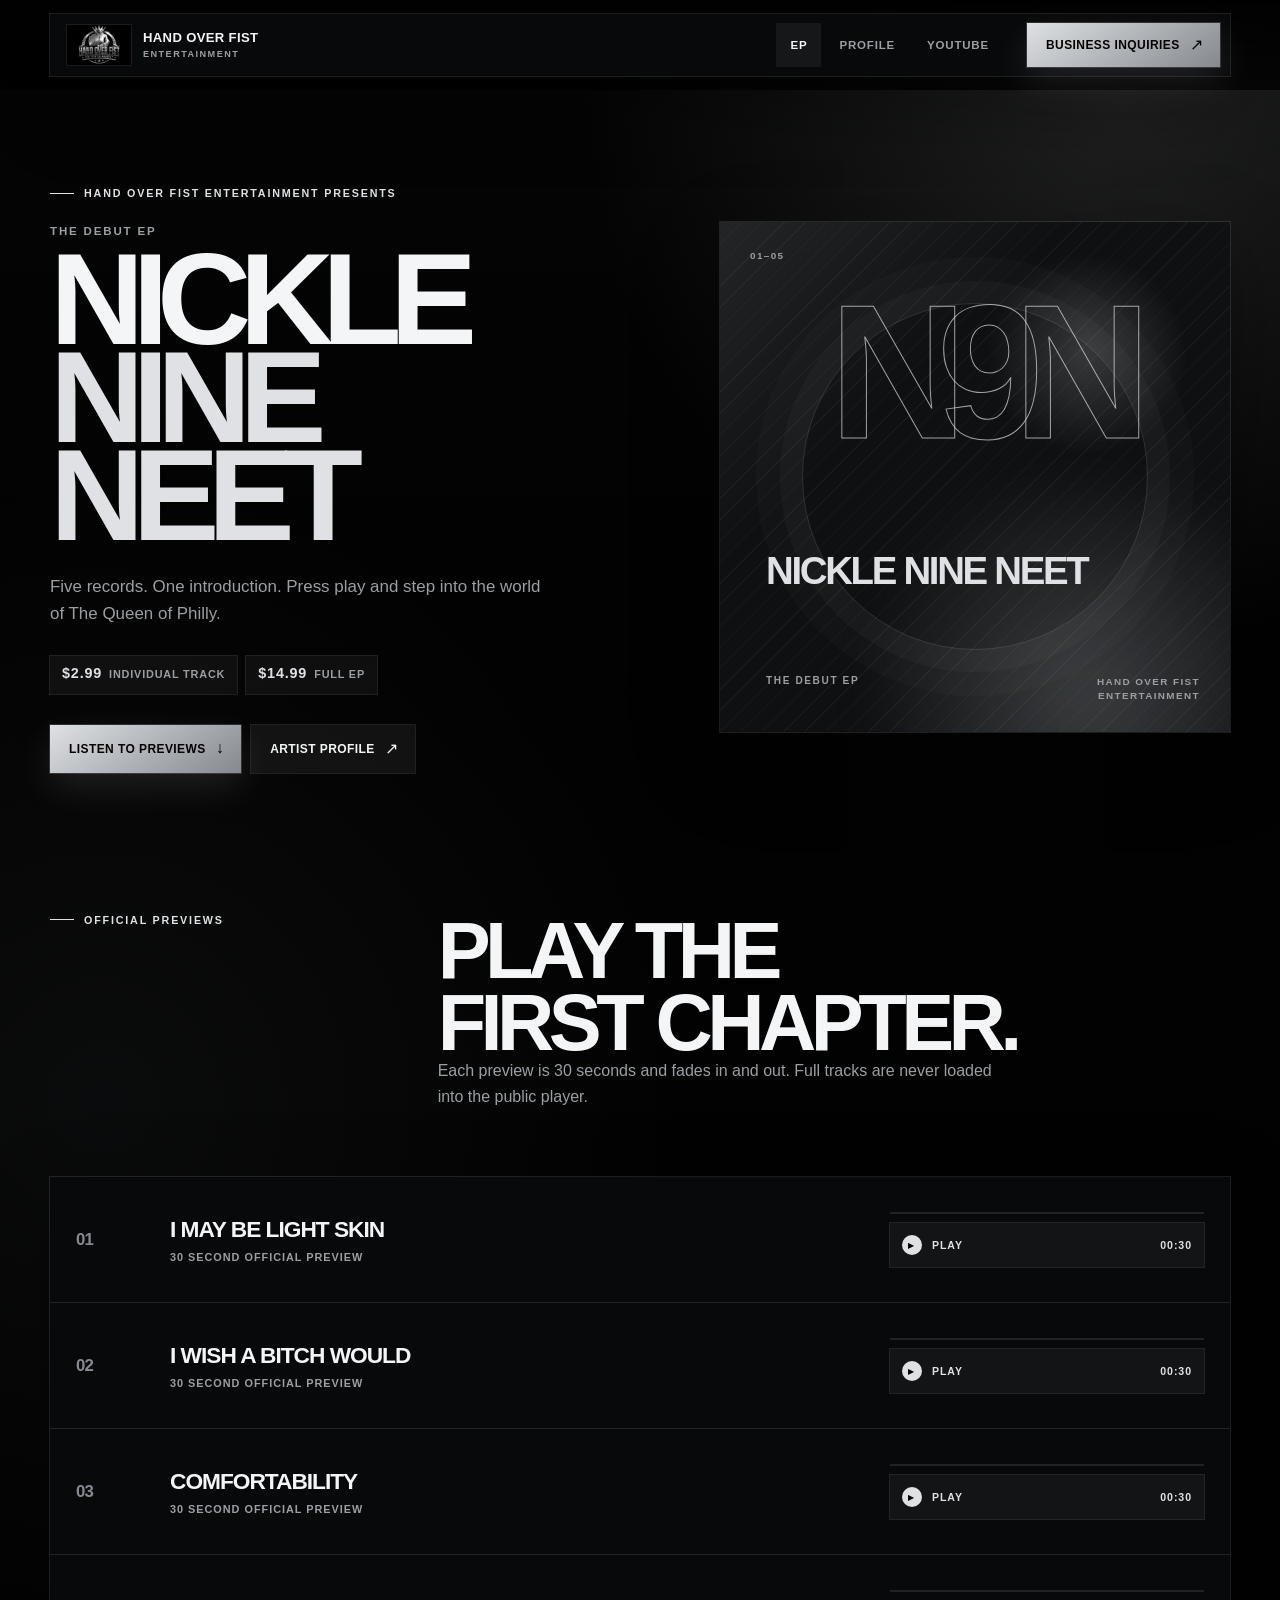
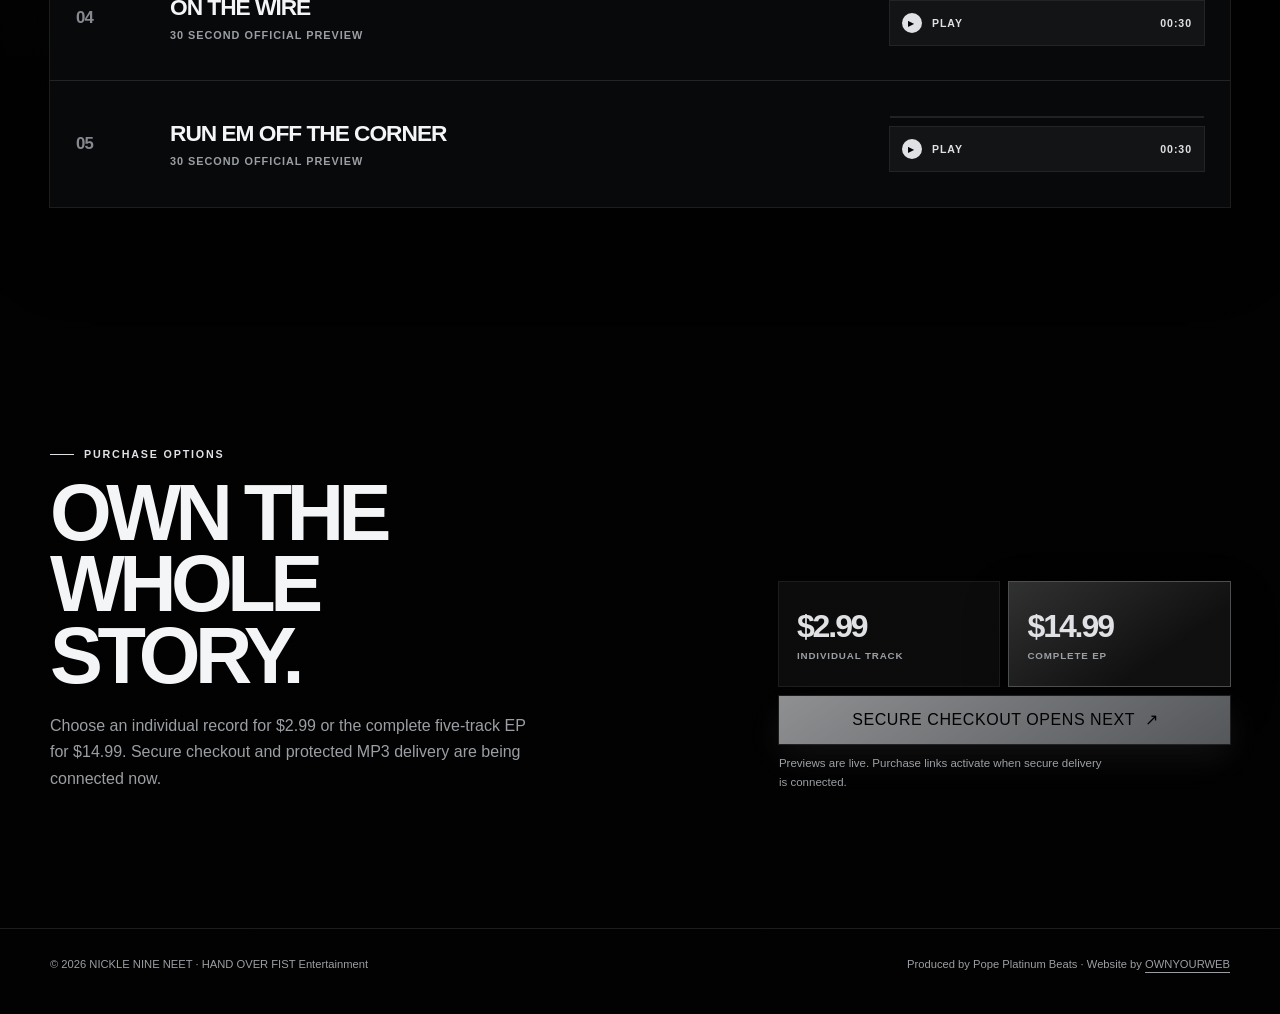
==== ep.html @ 3ec3e2f2 "Launch NICKLE NINE NEET EP previews" ====
<!doctype html>
<html lang="en">
<head>
  <meta charset="utf-8" />
  <meta name="viewport" content="width=device-width, initial-scale=1" />
  <meta name="theme-color" content="#070707" />
  <meta name="description" content="Listen to previews from NICKLE NINE NEET, the debut EP by The Queen of Philly." />
  <meta property="og:title" content="NICKLE NINE NEET | Debut EP" />
  <meta property="og:description" content="Five tracks from The Queen of Philly. Listen to official previews." />
  <meta property="og:type" content="music.album" />
  <meta property="og:url" content="https://innergclaw.github.io/nickle-nine-neet/ep.html" />
  <meta property="og:image" content="https://innergclaw.github.io/nickle-nine-neet/assets/hand-over-fist/nickle-nine-neet-philadelphia-portrait.jpg" />
  <link rel="icon" href="assets/hand-over-fist/hand-over-fist-entertainment-logo.jpg" type="image/jpeg" />
  <link rel="canonical" href="https://innergclaw.github.io/nickle-nine-neet/ep.html" />
  <link rel="stylesheet" href="assets/hand-over-fist/brand.css" />
  <title>NICKLE NINE NEET | Debut EP</title>
  <script>document.documentElement.classList.add('js');</script>
</head>
<body class="release-page">
  <div class="progress" aria-hidden="true"></div>
  <header class="site-header">
    <nav class="shell nav" aria-label="Artist navigation">
      <a class="label-lockup" href="index.html" aria-label="NICKLE NINE NEET home">
        <img class="label-logo" src="assets/hand-over-fist/hand-over-fist-entertainment-logo.jpg" alt="" width="1396" height="864" />
        <span class="label-name">HAND OVER FIST<small>Entertainment</small></span>
      </a>
      <div class="nav-links">
        <a href="ep.html" aria-current="page">EP</a>
        <a href="index.html#profile">Profile</a>
        <a href="index.html#watch">YouTube</a>
      </div>
      <a class="button nav-cta" href="mailto:ownyourwebsmm@gmail.com?subject=NICKLE%20NINE%20NEET%20Business%20Inquiry"><span class="desktop-label">Business inquiries</span><span class="mobile-label">Inquiries</span> <span class="button-arrow" aria-hidden="true">↗</span></a>
    </nav>
  </header>

  <main>
    <section class="shell ep-hero">
      <div class="ep-hero-copy">
        <p class="eyebrow">HAND OVER FIST Entertainment presents</p>
        <p class="ep-kicker">The debut EP</p>
        <h1 class="ep-title">NICKLE<br /><span>NINE NEET</span></h1>
        <p class="ep-lede">Five records. One introduction. Press play and step into the world of The Queen of Philly.</p>
        <div class="ep-price-row" aria-label="EP pricing">
          <span><strong>$2.99</strong> Individual track</span>
          <span><strong>$14.99</strong> Full EP</span>
        </div>
        <div class="hero-actions">
          <a class="button" href="#tracklist">Listen to previews <span class="button-arrow" aria-hidden="true">↓</span></a>
          <a class="button secondary" href="index.html">Artist profile <span class="button-arrow" aria-hidden="true">↗</span></a>
        </div>
      </div>
      <div class="ep-cover" aria-label="NICKLE NINE NEET debut EP cover treatment">
        <span class="ep-cover-index">01–05</span>
        <span class="ep-cover-mark">N9N</span>
        <span class="ep-cover-title">NICKLE NINE NEET</span>
        <span class="ep-cover-subtitle">The debut EP</span>
        <span class="ep-cover-label">HAND OVER FIST<br />Entertainment</span>
      </div>
    </section>

    <section class="shell section ep-listing" id="tracklist">
      <div class="section-head reveal">
        <p class="eyebrow">Official previews</p>
        <div><h2>Play the first chapter.</h2><p class="section-copy">Each preview is 30 seconds and fades in and out. Full tracks are never loaded into the public player.</p></div>
      </div>

      <div class="track-list reveal" data-preview-player>
        <article class="track-card" data-track>
          <span class="track-number">01</span>
          <div class="track-copy"><h3>I MAY BE LIGHT SKIN</h3><p>30 second official preview</p></div>
          <div class="track-controls">
            <div class="track-progress" aria-hidden="true"><span data-progress></span></div>
            <button class="track-play" type="button" data-preview="assets/ep/previews/01-i-may-be-light-skin-preview.mp3" data-title="I MAY BE LIGHT SKIN" aria-label="Play I MAY BE LIGHT SKIN preview"><span class="track-play-icon" aria-hidden="true">▶</span><span data-play-label>Play</span><span class="track-duration">00:30</span></button>
          </div>
        </article>
        <article class="track-card" data-track>
          <span class="track-number">02</span>
          <div class="track-copy"><h3>I WISH A BITCH WOULD</h3><p>30 second official preview</p></div>
          <div class="track-controls">
            <div class="track-progress" aria-hidden="true"><span data-progress></span></div>
            <button class="track-play" type="button" data-preview="assets/ep/previews/02-i-wish-a-bitch-would-preview.mp3" data-title="I WISH A BITCH WOULD" aria-label="Play I WISH A BITCH WOULD preview"><span class="track-play-icon" aria-hidden="true">▶</span><span data-play-label>Play</span><span class="track-duration">00:30</span></button>
          </div>
        </article>
        <article class="track-card" data-track>
          <span class="track-number">03</span>
          <div class="track-copy"><h3>COMFORTABILITY</h3><p>30 second official preview</p></div>
          <div class="track-controls">
            <div class="track-progress" aria-hidden="true"><span data-progress></span></div>
            <button class="track-play" type="button" data-preview="assets/ep/previews/03-comfortability-preview.mp3" data-title="COMFORTABILITY" aria-label="Play COMFORTABILITY preview"><span class="track-play-icon" aria-hidden="true">▶</span><span data-play-label>Play</span><span class="track-duration">00:30</span></button>
          </div>
        </article>
        <article class="track-card" data-track>
          <span class="track-number">04</span>
          <div class="track-copy"><h3>ON THE WIRE</h3><p>30 second official preview</p></div>
          <div class="track-controls">
            <div class="track-progress" aria-hidden="true"><span data-progress></span></div>
            <button class="track-play" type="button" data-preview="assets/ep/previews/04-on-the-wire-preview.mp3" data-title="ON THE WIRE" aria-label="Play ON THE WIRE preview"><span class="track-play-icon" aria-hidden="true">▶</span><span data-play-label>Play</span><span class="track-duration">00:30</span></button>
          </div>
        </article>
        <article class="track-card" data-track>
          <span class="track-number">05</span>
          <div class="track-copy"><h3>RUN EM OFF THE CORNER</h3><p>30 second official preview</p></div>
          <div class="track-controls">
            <div class="track-progress" aria-hidden="true"><span data-progress></span></div>
            <button class="track-play" type="button" data-preview="assets/ep/previews/05-run-em-off-the-corner-preview.mp3" data-title="RUN EM OFF THE CORNER" aria-label="Play RUN EM OFF THE CORNER preview"><span class="track-play-icon" aria-hidden="true">▶</span><span data-play-label>Play</span><span class="track-duration">00:30</span></button>
          </div>
        </article>
      </div>
    </section>

    <section class="shell ep-purchase reveal" aria-labelledby="purchase-title">
      <div>
        <p class="eyebrow">Purchase options</p>
        <h2 id="purchase-title">Own the whole story.</h2>
        <p>Choose an individual record for $2.99 or the complete five-track EP for $14.99. Secure checkout and protected MP3 delivery are being connected now.</p>
      </div>
      <div class="ep-purchase-actions">
        <span class="ep-price-tag"><strong>$2.99</strong><small>Individual track</small></span>
        <span class="ep-price-tag featured"><strong>$14.99</strong><small>Complete EP</small></span>
        <button class="button commerce-button" type="button" disabled aria-describedby="commerce-note">Secure checkout opens next <span class="button-arrow" aria-hidden="true">↗</span></button>
        <p id="commerce-note" class="commerce-note">Previews are live. Purchase links activate when secure delivery is connected.</p>
      </div>
    </section>
  </main>

  <footer><div class="shell footer-row"><span>© 2026 NICKLE NINE NEET · HAND OVER FIST Entertainment</span><span>Produced by Pope Platinum Beats · Website by <a href="https://ownyourweb.xyz/">OWNYOURWEB</a></span></div></footer>
  <script src="assets/hand-over-fist/site.js" defer></script>
</body>
</html>
---- assets/hand-over-fist/brand.css ----
:root {
  --black: oklch(0.08 0 0);
  --black-soft: oklch(0.115 0.003 255);
  --surface: oklch(0.17 0.006 255);
  --surface-raised: oklch(0.22 0.008 255);
  --white: oklch(0.97 0.003 255);
  --muted: oklch(0.7 0.008 255);
  --steel: oklch(0.63 0.009 255);
  --chrome: oklch(0.91 0.005 255);
  --graphite: oklch(0.29 0.008 255);
  --paper: oklch(0.965 0.004 255);
  --paper-soft: oklch(0.92 0.006 255);
  --ink-muted: oklch(0.36 0.009 255);
  --line: oklch(1 0 0 / 0.11);
  --line-strong: oklch(0.91 0.005 255 / 0.34);
  --ease-out: cubic-bezier(0.2, 0, 0, 1);
  --shadow:
    0 0 0 1px var(--line),
    0 1px 2px oklch(0 0 0 / 0.24),
    0 28px 80px oklch(0 0 0 / 0.32);
  color: var(--white);
  background: var(--black);
  font-family: Inter, ui-sans-serif, -apple-system, BlinkMacSystemFont, "Segoe UI", sans-serif;
  font-synthesis: none;
  -webkit-font-smoothing: antialiased;
  -moz-osx-font-smoothing: grayscale;
}

* { box-sizing: border-box; }
html { scroll-behavior: smooth; }
body {
  min-width: 320px;
  margin: 0;
  overflow-x: hidden;
  color: var(--white);
  background:
    radial-gradient(circle at 88% 4%, oklch(0.91 0.005 255 / 0.12), transparent 34rem),
    radial-gradient(circle at 8% 42%, oklch(0.32 0.01 255 / 0.19), transparent 38rem),
    linear-gradient(180deg, var(--black-soft), var(--black) 46rem);
}
body::before {
  content: "";
  position: fixed;
  inset: 0;
  z-index: -1;
  pointer-events: none;
  opacity: 0.32;
  background-image:
    linear-gradient(90deg, transparent 0 49.8%, oklch(1 0 0 / 0.028) 49.8% 50.2%, transparent 50.2%),
    linear-gradient(oklch(1 0 0 / 0.024) 1px, transparent 1px);
  background-size: 220px 100%, 100% 88px;
  mask-image: linear-gradient(to bottom, black, transparent 82%);
}

html.intro-pending, html.intro-pending body { overflow: hidden; }
.smoky-intro { display: none; }
.js .smoky-intro {
  position: fixed;
  inset: 0;
  z-index: 250;
  display: grid;
  overflow: hidden;
  place-items: center;
  isolation: isolate;
  color: var(--chrome);
  background:
    radial-gradient(circle at 50% 48%, oklch(0.28 0.008 255 / 0.34), transparent 32rem),
    var(--black);
}
.smoky-intro::before, .smoky-intro::after {
  content: "";
  position: absolute;
  z-index: -1;
  width: min(72vw, 880px);
  aspect-ratio: 1.8;
  border-radius: 50%;
  background: radial-gradient(ellipse, oklch(0.91 0.005 255 / 0.12), transparent 68%);
  filter: blur(38px);
  opacity: 0;
  transform: translate3d(-22%, 24%, 0) scale(0.72);
}
.smoky-intro::after { transform: translate3d(26%, -20%, 0) scale(0.64); }
.smoky-intro.is-ready::before { animation: smoky-haze 2.8s var(--ease-out) both; }
.smoky-intro.is-ready::after { animation: smoky-haze-alt 2.8s 180ms var(--ease-out) both; }
.smoky-intro-inner { position: relative; display: grid; justify-items: center; padding-inline: 20px; }
.smoky-word {
  display: flex;
  align-items: center;
  justify-content: center;
  color: transparent;
  font-size: clamp(7rem, 28vw, 22rem);
  font-weight: 900;
  letter-spacing: -0.14em;
  line-height: 0.72;
  user-select: none;
}
.smoky-letter {
  position: relative;
  display: inline-block;
  opacity: 0;
  color: var(--chrome);
  text-shadow: 0 0 0 var(--chrome);
  transform-origin: center;
  will-change: transform, opacity, filter;
}
.smoky-letter::before {
  content: attr(data-char);
  position: absolute;
  inset: 0;
  color: oklch(0.91 0.005 255 / 0.42);
  filter: blur(18px);
  opacity: 0;
  transform: translate3d(-18%, 20%, 0) scale(1.18);
}
.smoky-intro.is-ready .smoky-letter { animation: smoky-reveal 1.95s calc(var(--i) * 140ms) var(--ease-out) both; }
.smoky-intro.is-ready .smoky-letter::before { animation: smoky-ghost 1.8s calc(var(--i) * 140ms) var(--ease-out) both; }
.smoky-intro-name {
  margin: 34px 0 0;
  color: var(--muted);
  font-size: 0.68rem;
  font-weight: 780;
  letter-spacing: 0.3em;
  text-transform: uppercase;
  opacity: 0;
  transform: translateY(8px);
}
.smoky-intro.is-ready .smoky-intro-name { animation: smoky-name-in 620ms 1.5s var(--ease-out) both; }
.smoky-intro-skip {
  position: absolute;
  inset: 24px 24px auto auto;
  display: inline-flex;
  min-width: 44px;
  min-height: 44px;
  align-items: center;
  justify-content: center;
  padding-inline: 15px;
  color: var(--muted);
  background: oklch(1 0 0 / 0.055);
  border: 0;
  box-shadow: 0 0 0 1px var(--line);
  font: inherit;
  font-size: 0.64rem;
  font-weight: 780;
  letter-spacing: 0.11em;
  text-transform: uppercase;
  cursor: pointer;
  transition-property: color, background-color, transform;
  transition-duration: 160ms;
  transition-timing-function: var(--ease-out);
}
.smoky-intro-skip:active { transform: scale(0.96); }
.smoky-intro-skip:focus-visible { outline: 2px solid var(--chrome); outline-offset: 5px; }
.smoky-intro.is-leaving { animation: smoky-intro-away 900ms 120ms var(--ease-out) both; pointer-events: none; }
.smoky-intro.is-leaving .smoky-letter { animation: smoky-letter-away 760ms calc(var(--i) * 55ms) var(--ease-out) both; }
.smoky-intro.is-leaving .smoky-letter::before { animation: smoky-ghost-away 720ms calc(var(--i) * 55ms) var(--ease-out) both; }
.smoky-intro.is-leaving .smoky-intro-name { animation: smoky-name-away 360ms var(--ease-out) both; }
@keyframes smoky-reveal {
  0% { opacity: 0; filter: blur(32px); transform: translate3d(-0.42em, 0.26em, 0) scale(1.3); text-shadow: 0 0 42px oklch(0.91 0.005 255 / 0.64); }
  46% { opacity: 0.72; filter: blur(11px); }
  100% { opacity: 1; filter: blur(0); transform: translate3d(0, 0, 0) scale(1); text-shadow: 0 0 0 var(--chrome); }
}
@keyframes smoky-ghost {
  0% { opacity: 0; transform: translate3d(-32%, 34%, 0) scale(1.38); }
  38% { opacity: 0.62; }
  100% { opacity: 0; transform: translate3d(34%, -24%, 0) scale(1.08); }
}
@keyframes smoky-haze {
  0% { opacity: 0; transform: translate3d(-22%, 24%, 0) scale(0.72); }
  48% { opacity: 0.72; }
  100% { opacity: 0; transform: translate3d(18%, -10%, 0) scale(1.18); }
}
@keyframes smoky-haze-alt {
  0% { opacity: 0; transform: translate3d(26%, -20%, 0) scale(0.64); }
  52% { opacity: 0.5; }
  100% { opacity: 0; transform: translate3d(-18%, 16%, 0) scale(1.12); }
}
@keyframes smoky-name-in { to { opacity: 1; transform: translateY(0); } }
@keyframes smoky-letter-away { to { opacity: 0; filter: blur(28px); transform: translate3d(0.38em, -0.18em, 0) scale(1.18); } }
@keyframes smoky-ghost-away { 0% { opacity: 0.42; } to { opacity: 0; transform: translate3d(46%, -32%, 0) scale(1.34); } }
@keyframes smoky-name-away { to { opacity: 0; filter: blur(7px); transform: translateY(-7px); } }
@keyframes smoky-intro-away { to { opacity: 0; visibility: hidden; } }

::selection { color: var(--black); background: var(--chrome); }
a { color: inherit; text-decoration: none; }
a:focus-visible { outline: 2px solid var(--chrome); outline-offset: 5px; }
button, a { -webkit-tap-highlight-color: transparent; }
img { max-width: 100%; }

.shell { width: min(1180px, calc(100% - 40px)); margin-inline: auto; }
.progress {
  position: fixed;
  inset: 0 auto auto 0;
  z-index: 100;
  width: 100%;
  height: 2px;
  pointer-events: none;
  background: linear-gradient(90deg, var(--steel), var(--chrome));
  transform: scaleX(0);
  transform-origin: left center;
  will-change: transform;
}

.site-header {
  position: sticky;
  top: 0;
  z-index: 50;
  padding-block: 14px;
  background: linear-gradient(to bottom, oklch(0.08 0 0 / 0.97), oklch(0.08 0 0 / 0.78));
  backdrop-filter: blur(22px) saturate(120%);
  -webkit-backdrop-filter: blur(22px) saturate(120%);
}
.nav {
  display: grid;
  grid-template-columns: 1fr auto auto;
  align-items: center;
  gap: 24px;
  min-height: 62px;
  padding: 8px 10px 8px 16px;
  background: oklch(0.145 0.005 255 / 0.92);
  box-shadow: var(--shadow);
}
.label-lockup { display: flex; align-items: center; gap: 11px; min-height: 44px; }
.label-logo {
  display: block;
  width: 66px;
  height: 42px;
  object-fit: contain;
  background: var(--black);
  outline: 1px solid oklch(1 0 0 / 0.1);
  outline-offset: -1px;
}
.label-name { font-size: 0.82rem; font-weight: 820; letter-spacing: 0.025em; line-height: 1.05; text-transform: uppercase; }
.label-name small { display: block; margin-block-start: 5px; color: var(--muted); font-size: 0.57rem; font-weight: 650; letter-spacing: 0.16em; }
.nav-links { display: flex; align-items: center; gap: 4px; }
.nav-links a {
  display: inline-flex;
  min-height: 44px;
  align-items: center;
  padding-inline: 14px;
  color: var(--muted);
  font-size: 0.72rem;
  font-weight: 720;
  letter-spacing: 0.07em;
  text-transform: uppercase;
  transition-property: color, background-color;
  transition-duration: 160ms;
  transition-timing-function: var(--ease-out);
}
.nav-links a[aria-current="page"], .nav-links a:hover { color: var(--white); background: oklch(1 0 0 / 0.055); }

.button {
  display: inline-flex;
  min-height: 48px;
  align-items: center;
  justify-content: center;
  gap: 10px;
  padding-inline: 19px 17px;
  color: var(--black);
  background: linear-gradient(145deg, var(--chrome), var(--steel));
  box-shadow: 0 0 0 1px oklch(1 0 0 / 0.15), 0 14px 36px oklch(0.91 0.005 255 / 0.12);
  font-size: 0.75rem;
  font-weight: 850;
  letter-spacing: 0.035em;
  text-transform: uppercase;
  user-select: none;
  transition-property: transform, background-color, box-shadow;
  transition-duration: 160ms;
  transition-timing-function: var(--ease-out);
}
.button:active { transform: scale(0.96); }
.button.secondary { color: var(--white); background: oklch(1 0 0 / 0.055); box-shadow: 0 0 0 1px var(--line); }
.button-arrow { font-size: 1rem; transform: translateY(-1px); }
.nav-cta { min-height: 44px; }
.mobile-label { display: none; }

.eyebrow {
  display: inline-flex;
  align-items: center;
  gap: 10px;
  margin: 0;
  color: var(--chrome);
  font-size: 0.67rem;
  font-weight: 820;
  letter-spacing: 0.17em;
  line-height: 1;
  text-transform: uppercase;
}
.eyebrow::before { content: ""; width: 24px; height: 1px; background: currentColor; }
h1, h2, h3, p { margin-block-start: 0; }
h1, h2, h3 { text-wrap: balance; }
p { text-wrap: pretty; }
.display {
  margin-block: 24px 28px;
  font-size: clamp(4.3rem, 10.7vw, 10.4rem);
  font-weight: 720;
  letter-spacing: -0.082em;
  line-height: 0.77;
  text-transform: uppercase;
}
.display .line, .display .outline { display: block; }
.display .outline {
  color: transparent;
  -webkit-text-stroke: 1px oklch(0.97 0.003 255 / 0.48);
}
.lede { max-width: 64ch; margin-block-end: 30px; color: var(--muted); font-size: 1.06rem; line-height: 1.62; }
.hero-actions { display: flex; flex-wrap: wrap; gap: 10px; }
.hero {
  display: grid;
  min-height: 790px;
  grid-template-columns: minmax(0, 1.15fr) minmax(350px, 0.85fr);
  align-items: center;
  gap: 72px;
  padding-block: 92px 118px;
}
.hero-copy { min-width: 0; max-width: 780px; }
.hero-aside { position: relative; min-height: 620px; display: grid; place-items: center; }
.hero-aside::before {
  content: "";
  position: absolute;
  inset: 6% 2% 8% 8%;
  background: linear-gradient(145deg, oklch(0.91 0.005 255 / 0.28), transparent 66%);
  filter: blur(40px);
  transform: rotate(8deg);
}
.monogram-card {
  position: relative;
  width: min(440px, 100%);
  aspect-ratio: 0.78;
  overflow: hidden;
  padding: 28px;
  background:
    linear-gradient(145deg, transparent 46%, oklch(0.91 0.005 255 / 0.12)),
    repeating-linear-gradient(135deg, oklch(1 0 0 / 0.03) 0 1px, transparent 1px 12px),
    var(--surface);
  box-shadow: var(--shadow);
  transform: rotate(1.5deg);
  transition-property: transform, box-shadow;
  transition-duration: 420ms;
  transition-timing-function: var(--ease-out);
}
.monogram-card:hover { transform: translateY(-5px) rotate(0); box-shadow: 0 0 0 1px var(--line-strong), 0 34px 94px oklch(0 0 0 / 0.42); }
.monogram-card::before {
  content: attr(data-mark);
  position: absolute;
  inset: 50% auto auto 50%;
  color: transparent;
  font-size: clamp(7rem, 15vw, 12rem);
  font-weight: 900;
  letter-spacing: -0.13em;
  line-height: 0.8;
  -webkit-text-stroke: 1px oklch(0.91 0.005 255 / 0.7);
  transform: translate(-53%, -54%);
}
.monogram-top, .monogram-bottom { position: relative; z-index: 1; display: flex; justify-content: space-between; gap: 20px; }
.monogram-top { align-items: start; color: var(--chrome); font-size: 0.64rem; font-weight: 780; letter-spacing: 0.16em; text-transform: uppercase; }
.monogram-bottom { position: absolute; inset: auto 28px 28px; align-items: end; }
.monogram-bottom strong { max-width: 8ch; font-size: 2rem; letter-spacing: -0.055em; line-height: 0.92; text-transform: uppercase; }
.monogram-bottom span { color: var(--muted); font-size: 0.62rem; letter-spacing: 0.12em; text-transform: uppercase; writing-mode: vertical-rl; }
.artist-portrait {
  position: relative;
  z-index: 1;
  width: min(520px, 100%);
  aspect-ratio: 0.82;
  margin: 0;
  overflow: hidden;
  background: var(--black);
  box-shadow: var(--shadow);
  transform: rotate(1deg);
  transition-property: transform, box-shadow;
  transition-duration: 420ms;
  transition-timing-function: var(--ease-out);
}
.artist-portrait img {
  display: block;
  width: 100%;
  height: 100%;
  object-fit: cover;
  object-position: 72% center;
  outline: 1px solid oklch(1 0 0 / 0.1);
  outline-offset: -1px;
}
.artist-portrait figcaption {
  position: absolute;
  inset: auto 0 0;
  display: flex;
  justify-content: space-between;
  gap: 18px;
  padding: 72px 24px 24px;
  color: var(--chrome);
  background: linear-gradient(to bottom, transparent, oklch(0.08 0 0 / 0.9));
  font-size: 0.61rem;
  font-weight: 820;
  letter-spacing: 0.13em;
  text-transform: uppercase;
}
.seal {
  position: absolute;
  inset: auto -16px 54px auto;
  z-index: 2;
  display: grid;
  width: 112px;
  aspect-ratio: 1;
  place-items: center;
  color: var(--black);
  background: linear-gradient(145deg, var(--chrome), var(--steel));
  box-shadow: 0 18px 50px oklch(0 0 0 / 0.35);
  font-size: 0.64rem;
  font-weight: 900;
  letter-spacing: 0.1em;
  line-height: 1.2;
  text-align: center;
  text-transform: uppercase;
  transform: rotate(-5deg);
}

.logo-stage {
  position: relative;
  z-index: 1;
  width: min(560px, 100%);
  margin: 0;
  padding: 18px;
  background:
    radial-gradient(circle at 50% 34%, oklch(1 0 0 / 0.1), transparent 50%),
    var(--black);
  box-shadow: var(--shadow);
  transform: rotate(1deg);
  transition-property: transform, box-shadow;
  transition-duration: 420ms;
  transition-timing-function: var(--ease-out);
}
.logo-stage img {
  display: block;
  width: 100%;
  height: auto;
  background: var(--black);
  outline: 1px solid oklch(1 0 0 / 0.1);
  outline-offset: -1px;
}

.fact-strip { background: oklch(1 0 0 / 0.035); box-shadow: inset 0 1px var(--line), inset 0 -1px var(--line); }
.facts { display: grid; grid-template-columns: repeat(4, 1fr); }
.fact { min-height: 108px; padding: 25px 24px; box-shadow: inset -1px 0 var(--line); }
.fact:first-child { padding-inline-start: 0; }
.fact:last-child { box-shadow: none; }
.fact span { display: block; margin-block-end: 8px; color: var(--muted); font-size: 0.62rem; font-weight: 700; letter-spacing: 0.13em; text-transform: uppercase; }
.fact strong { font-size: 0.9rem; line-height: 1.35; }

.section { padding-block: 124px; }
.light-section {
  color: var(--black);
  background: var(--paper);
  box-shadow: 0 0 0 100vmax var(--paper);
  clip-path: inset(0 -100vmax);
}
.light-section .eyebrow { color: var(--graphite); }
.light-section .section-copy, .light-section .profile-bio p { color: var(--ink-muted); }
.light-section .section-copy strong, .light-section .profile-bio .lead { color: var(--black); }
.light-section .manifesto-card {
  color: var(--black);
  background: var(--paper-soft);
  box-shadow: 0 0 0 1px oklch(0 0 0 / 0.08), 0 24px 64px oklch(0 0 0 / 0.1);
}
.light-section .manifesto-card.large { background: linear-gradient(145deg, oklch(0.7 0.009 255 / 0.24), transparent 70%), var(--paper-soft); }
.light-section .manifesto-card small, .light-section .manifesto-quote em { color: var(--graphite); }
.light-section .manifesto-card p { color: var(--ink-muted); }
.light-section .manifesto-card:hover { box-shadow: 0 0 0 1px oklch(0 0 0 / 0.14), 0 28px 72px oklch(0 0 0 / 0.14); }
.section-head { display: grid; grid-template-columns: 0.58fr 1.42fr; gap: 64px; align-items: start; margin-block-end: 50px; }
h2 { margin: 0; font-size: clamp(3rem, 6.2vw, 6.6rem); font-weight: 650; letter-spacing: -0.07em; line-height: 0.9; text-transform: uppercase; }
h3 { margin: 0; font-size: 1.2rem; letter-spacing: -0.035em; line-height: 1.18; }
.section-copy { max-width: 65ch; color: var(--muted); line-height: 1.65; }
.section-copy strong { color: var(--white); }

.manifesto-grid { display: grid; grid-template-columns: 1.05fr 0.95fr; gap: 14px; }
.manifesto-card, .feature-card, .code-card, .release-card {
  position: relative;
  overflow: hidden;
  padding: 34px;
  background: oklch(0.18 0.006 255 / 0.84);
  box-shadow: var(--shadow);
  transition-property: transform, box-shadow;
  transition-duration: 260ms;
  transition-timing-function: var(--ease-out);
}
.manifesto-card:hover, .feature-card:hover, .code-card:hover, .release-card:hover { transform: translateY(-3px); box-shadow: 0 0 0 1px var(--line-strong), 0 30px 86px oklch(0 0 0 / 0.38); }
.manifesto-card.large { min-height: 480px; display: flex; flex-direction: column; justify-content: space-between; background: linear-gradient(145deg, oklch(0.42 0.009 255 / 0.26), transparent 70%), var(--surface); }
.manifesto-quote { max-width: 13ch; margin: 0; font-size: clamp(2.7rem, 5vw, 5.4rem); font-weight: 620; letter-spacing: -0.065em; line-height: 0.94; text-transform: uppercase; }
.manifesto-quote em { color: var(--chrome); font-style: normal; }
.manifesto-stack { display: grid; gap: 14px; }
.manifesto-card small, .feature-card small, .code-card small, .release-card small { color: var(--chrome); font-size: 0.63rem; font-weight: 780; letter-spacing: 0.13em; text-transform: uppercase; }
.manifesto-card h3, .feature-card h3, .code-card h3, .release-card h3 { margin-block: 16px 12px; font-size: 1.5rem; }
.manifesto-card p, .feature-card p, .code-card p, .release-card p { margin: 0; color: var(--muted); line-height: 1.58; }

.artist-feature {
  display: grid;
  grid-template-columns: 0.86fr 1.14fr;
  min-height: 590px;
  background: var(--surface);
  box-shadow: var(--shadow);
}
.artist-art {
  position: relative;
  display: grid;
  overflow: hidden;
  min-height: 520px;
  padding: 32px;
  place-items: center;
  background:
    radial-gradient(circle at 78% 18%, oklch(0.91 0.005 255 / 0.19), transparent 32%),
    repeating-linear-gradient(45deg, oklch(1 0 0 / 0.025) 0 1px, transparent 1px 14px),
    var(--black-soft);
  box-shadow: inset -1px 0 var(--line);
}
.artist-edition { position: absolute; inset: 32px auto auto 32px; z-index: 2; color: var(--chrome); font-size: 0.64rem; font-weight: 780; letter-spacing: 0.15em; text-transform: uppercase; }
.vinyl-link {
  position: relative;
  z-index: 1;
  display: grid;
  width: min(370px, 86%);
  gap: 17px;
  justify-items: center;
  padding-block: 10px;
  transition-property: transform, filter;
  transition-duration: 260ms;
  transition-timing-function: var(--ease-out);
}
.vinyl-link:active { transform: scale(0.96); }
.vinyl-record {
  position: relative;
  display: grid;
  width: 100%;
  aspect-ratio: 1;
  place-items: center;
  overflow: hidden;
  border-radius: 50%;
  background:
    radial-gradient(circle, transparent 0 30%, oklch(1 0 0 / 0.08) 30.5% 31%, transparent 31.5% 47%, oklch(1 0 0 / 0.07) 47.5% 48%, transparent 48.5%),
    repeating-radial-gradient(circle, oklch(0.105 0.004 255) 0 3px, oklch(0.16 0.006 255) 4px, oklch(0.075 0.003 255) 6px 8px);
  box-shadow:
    0 0 0 1px oklch(1 0 0 / 0.12),
    0 1px 2px oklch(0 0 0 / 0.34),
    0 28px 60px oklch(0 0 0 / 0.48);
  animation: vinyl-spin 7s linear infinite;
  will-change: transform;
}
.vinyl-record::before {
  content: "";
  position: absolute;
  inset: 0;
  border-radius: inherit;
  background: conic-gradient(from 24deg, transparent 0 9%, oklch(1 0 0 / 0.13) 13%, transparent 18% 48%, oklch(1 0 0 / 0.09) 53%, transparent 59% 100%);
}
.vinyl-label {
  position: relative;
  display: grid;
  width: 38%;
  aspect-ratio: 1;
  place-content: center;
  border-radius: 50%;
  color: var(--black);
  background: linear-gradient(145deg, var(--chrome), var(--steel));
  box-shadow: 0 0 0 4px oklch(0.08 0 0), 0 0 0 5px oklch(1 0 0 / 0.18);
  text-align: center;
}
.vinyl-label::after {
  content: "";
  position: absolute;
  inset: 50% auto auto 50%;
  width: 7px;
  aspect-ratio: 1;
  border-radius: 50%;
  background: var(--black);
  transform: translate(-50%, -50%);
}
.vinyl-label strong { font-size: clamp(2.2rem, 5vw, 4rem); font-weight: 900; letter-spacing: -0.12em; line-height: 0.8; }
.vinyl-label small { margin-block-start: 9px; font-size: 0.48rem; font-weight: 850; letter-spacing: 0.12em; text-transform: uppercase; }
.youtube-cue {
  display: inline-flex;
  min-height: 44px;
  align-items: center;
  gap: 9px;
  padding-inline: 16px;
  color: var(--chrome);
  background: oklch(1 0 0 / 0.055);
  box-shadow: 0 0 0 1px var(--line);
  font-size: 0.64rem;
  font-weight: 820;
  letter-spacing: 0.11em;
  text-transform: uppercase;
  transition-property: color, background-color;
  transition-duration: 180ms;
  transition-timing-function: var(--ease-out);
}
@keyframes vinyl-spin { to { transform: rotate(1turn); } }
.vinyl-showcase {
  display: grid;
  grid-template-columns: 0.88fr 1.12fr;
  min-height: 620px;
  overflow: hidden;
  background: var(--surface);
  box-shadow: var(--shadow);
}
.vinyl-showcase-stage {
  display: grid;
  min-height: 560px;
  place-items: center;
  padding: 42px 30px;
  background:
    radial-gradient(circle at 50% 42%, oklch(0.91 0.005 255 / 0.16), transparent 40%),
    repeating-linear-gradient(45deg, oklch(1 0 0 / 0.025) 0 1px, transparent 1px 14px),
    var(--black-soft);
  box-shadow: inset -1px 0 var(--line);
}
.vinyl-showcase-copy { display: flex; flex-direction: column; justify-content: center; padding: clamp(40px, 7vw, 88px); }
.vinyl-showcase-copy h3 { max-width: 12ch; margin-block: 22px 24px; font-size: clamp(2.8rem, 5.4vw, 5.7rem); font-weight: 680; letter-spacing: -0.07em; line-height: 0.9; text-transform: uppercase; }
.vinyl-showcase-copy > p:not(.eyebrow) { max-width: 52ch; margin-block-end: 30px; color: var(--muted); line-height: 1.62; }
.light-section .vinyl-showcase { color: var(--black); background: var(--paper-soft); box-shadow: 0 0 0 1px oklch(0 0 0 / 0.08), 0 28px 80px oklch(0 0 0 / 0.13); }
.light-section .vinyl-showcase-copy > p:not(.eyebrow) { color: var(--ink-muted); }
.artist-info { display: flex; flex-direction: column; justify-content: center; padding: clamp(36px, 6vw, 78px); }
.artist-info h2 { margin-block: 18px 24px; }
.artist-tags { display: flex; flex-wrap: wrap; gap: 7px; margin-block: 2px 28px; }
.tag { padding: 8px 10px; color: var(--muted); background: oklch(1 0 0 / 0.045); box-shadow: 0 0 0 1px var(--line); font-size: 0.62rem; font-weight: 720; letter-spacing: 0.08em; text-transform: uppercase; }
.artist-info p { max-width: 59ch; color: var(--muted); line-height: 1.62; }
.light-section .artist-feature { color: var(--black); background: var(--paper-soft); box-shadow: 0 0 0 1px oklch(0 0 0 / 0.08), 0 28px 80px oklch(0 0 0 / 0.13); }
.light-section .artist-info > p:not(.eyebrow) { color: var(--ink-muted); }
.light-section .tag { color: var(--graphite); background: oklch(0 0 0 / 0.045); box-shadow: 0 0 0 1px oklch(0 0 0 / 0.1); }

.feature-grid { display: grid; grid-template-columns: repeat(3, 1fr); gap: 14px; }
.feature-card { min-height: 270px; }
.feature-number { display: block; margin-block-end: 68px; color: transparent; font-size: 3.8rem; font-weight: 850; letter-spacing: -0.08em; line-height: 1; -webkit-text-stroke: 1px oklch(0.91 0.005 255 / 0.5); font-variant-numeric: tabular-nums; }

.profile-hero { grid-template-columns: minmax(0, 0.96fr) minmax(360px, 1.04fr); }
.profile-title { font-size: clamp(4.5rem, 10.8vw, 10rem); }
.profile-title .chrome { display: block; color: var(--chrome); }
.profile-bio { display: grid; grid-template-columns: 1fr 1fr; gap: 34px; }
.profile-bio p { margin: 0; color: var(--muted); line-height: 1.7; }
.profile-bio .lead { color: var(--white); font-size: clamp(1.55rem, 3vw, 2.5rem); letter-spacing: -0.035em; line-height: 1.2; }
.code-grid { display: grid; grid-template-columns: repeat(3, 1fr); gap: 14px; }
.code-card { min-height: 340px; }
.code-list { display: grid; gap: 10px; margin: 24px 0 0; padding: 0; list-style: none; color: var(--muted); }
.code-list li { padding-block-start: 10px; box-shadow: inset 0 1px var(--line); font-size: 0.82rem; line-height: 1.45; }
.code-list strong { color: var(--white); }
.quote-band {
  padding-block: 80px;
  color: var(--black);
  background: linear-gradient(120deg, var(--graphite), var(--chrome) 22%, var(--steel) 42%, oklch(0.96 0.003 255) 58%, oklch(0.5 0.009 255) 78%, var(--chrome));
}
.quote-band blockquote { max-width: 19ch; margin: 0; font-size: clamp(3rem, 7vw, 7.5rem); font-weight: 760; letter-spacing: -0.075em; line-height: 0.86; text-transform: uppercase; }
.quote-band cite { display: block; margin-block-start: 24px; font-size: 0.66rem; font-style: normal; font-weight: 850; letter-spacing: 0.15em; text-transform: uppercase; }
.release-grid { display: grid; grid-template-columns: 1.2fr 0.8fr; gap: 14px; }
.release-card { min-height: 360px; }
.release-card.primary { display: flex; flex-direction: column; justify-content: flex-end; background: linear-gradient(145deg, transparent 44%, oklch(0.91 0.005 255 / 0.13)), var(--surface); }
.release-card .status { display: inline-flex; width: max-content; min-height: 34px; align-items: center; padding-inline: 10px; color: var(--chrome); box-shadow: 0 0 0 1px var(--line-strong); font-size: 0.6rem; font-weight: 800; letter-spacing: 0.1em; text-transform: uppercase; }

.ep-hero {
  display: grid;
  min-height: 760px;
  grid-template-columns: minmax(0, 1.05fr) minmax(360px, 0.95fr);
  align-items: center;
  gap: clamp(46px, 8vw, 118px);
  padding-block: 90px 122px;
}
.ep-hero-copy { min-width: 0; }
.ep-kicker { margin: 26px 0 0; color: var(--muted); font-size: 0.72rem; font-weight: 780; letter-spacing: 0.16em; text-transform: uppercase; }
.ep-title { margin: 14px 0 28px; font-size: clamp(4.8rem, 10.2vw, 9.6rem); font-weight: 750; letter-spacing: -0.09em; line-height: 0.75; text-transform: uppercase; }
.ep-title span { color: var(--chrome); }
.ep-lede { max-width: 54ch; margin-block-end: 28px; color: var(--muted); font-size: 1.06rem; line-height: 1.64; }
.ep-price-row { display: flex; flex-wrap: wrap; gap: 9px; margin-block-end: 31px; }
.ep-price-row span { display: inline-flex; align-items: baseline; gap: 7px; min-height: 38px; padding: 9px 12px; color: var(--muted); background: oklch(1 0 0 / 0.045); box-shadow: 0 0 0 1px var(--line); font-size: 0.68rem; font-weight: 700; letter-spacing: 0.075em; text-transform: uppercase; }
.ep-price-row strong { color: var(--chrome); font-size: 0.9rem; font-variant-numeric: tabular-nums; }
.ep-cover {
  position: relative;
  display: grid;
  width: min(100%, 510px);
  aspect-ratio: 1;
  justify-self: end;
  overflow: hidden;
  padding: clamp(26px, 4vw, 46px);
  color: var(--chrome);
  background:
    radial-gradient(circle at 72% 26%, oklch(0.91 0.005 255 / 0.19), transparent 19%),
    linear-gradient(135deg, oklch(0.91 0.005 255 / 0.1), transparent 34%),
    repeating-linear-gradient(135deg, oklch(1 0 0 / 0.04) 0 1px, transparent 1px 15px),
    var(--surface);
  box-shadow: var(--shadow);
  isolation: isolate;
}
.ep-cover::before, .ep-cover::after { content: ""; position: absolute; z-index: -1; border-radius: 50%; }
.ep-cover::before { inset: 16%; border: 1px solid oklch(1 0 0 / 0.13); box-shadow: 0 0 0 22px oklch(1 0 0 / 0.025), 0 0 0 46px oklch(1 0 0 / 0.018); }
.ep-cover::after { inset: auto -20% -40% 24%; aspect-ratio: 1; background: radial-gradient(circle, oklch(0.91 0.005 255 / 0.22), transparent 66%); filter: blur(24px); }
.ep-cover-index, .ep-cover-label { position: absolute; color: var(--muted); font-size: 0.62rem; font-weight: 800; letter-spacing: 0.14em; text-transform: uppercase; }
.ep-cover-index { inset: 28px auto auto 30px; }
.ep-cover-label { inset: auto 30px 28px auto; text-align: right; line-height: 1.45; }
.ep-cover-mark { align-self: center; justify-self: center; color: transparent; font-size: clamp(6rem, 17vw, 12rem); font-weight: 900; letter-spacing: -0.16em; line-height: 0.68; -webkit-text-stroke: 1px oklch(0.91 0.005 255 / 0.7); }
.ep-cover-title { align-self: end; font-size: clamp(1.45rem, 3vw, 2.45rem); font-weight: 800; letter-spacing: -0.06em; line-height: 0.9; text-transform: uppercase; }
.ep-cover-subtitle { align-self: end; margin-block-start: 8px; color: var(--muted); font-size: 0.63rem; font-weight: 800; letter-spacing: 0.16em; text-transform: uppercase; }
.ep-listing { padding-block-start: 20px; }
.track-list { background: oklch(0.145 0.005 255 / 0.92); box-shadow: var(--shadow); }
.track-card { display: grid; grid-template-columns: 72px minmax(0, 1fr) minmax(220px, 0.45fr); align-items: center; gap: 22px; min-height: 126px; padding: 22px 26px; box-shadow: inset 0 -1px var(--line); }
.track-card:last-child { box-shadow: none; }
.track-number { color: var(--steel); font-size: 1.05rem; font-weight: 820; letter-spacing: -0.05em; font-variant-numeric: tabular-nums; }
.track-copy h3 { margin: 0 0 8px; font-size: clamp(1.05rem, 2vw, 1.42rem); font-weight: 760; letter-spacing: -0.045em; text-transform: uppercase; }
.track-copy p { margin: 0; color: var(--muted); font-size: 0.68rem; font-weight: 680; letter-spacing: 0.09em; text-transform: uppercase; }
.track-controls { min-width: 0; }
.track-progress { height: 2px; margin-block-end: 9px; overflow: hidden; background: oklch(1 0 0 / 0.1); }
.track-progress span { display: block; width: 100%; height: 100%; background: linear-gradient(90deg, var(--steel), var(--chrome)); transform: scaleX(0); transform-origin: left center; will-change: transform; }
.track-play { display: inline-flex; width: 100%; min-height: 44px; align-items: center; justify-content: flex-start; gap: 10px; padding: 0 12px; color: var(--chrome); background: oklch(1 0 0 / 0.045); border: 0; box-shadow: 0 0 0 1px var(--line); font: inherit; font-size: 0.66rem; font-weight: 800; letter-spacing: 0.09em; text-align: left; text-transform: uppercase; cursor: pointer; transition-property: color, background-color, transform, box-shadow; transition-duration: 180ms; transition-timing-function: var(--ease-out); }
.track-play:active { transform: scale(0.96); }
.track-play:focus-visible { outline: 2px solid var(--chrome); outline-offset: 4px; }
.track-play-icon { display: grid; width: 20px; height: 20px; place-items: center; color: var(--black); background: var(--chrome); border-radius: 50%; font-size: 0.53rem; line-height: 1; }
.track-play.is-playing { color: var(--black); background: linear-gradient(145deg, var(--chrome), var(--steel)); box-shadow: 0 0 0 1px oklch(1 0 0 / 0.16), 0 11px 24px oklch(0.91 0.005 255 / 0.11); }
.track-play.is-playing .track-play-icon { color: var(--chrome); background: var(--black); }
.track-duration { margin-inline-start: auto; color: inherit; font-variant-numeric: tabular-nums; }
.ep-purchase { display: grid; grid-template-columns: minmax(0, 1fr) minmax(360px, 0.72fr); gap: clamp(36px, 8vw, 108px); align-items: end; padding-block: 110px 136px; }
.ep-purchase h2 { max-width: 9ch; margin-block: 17px 22px; }
.ep-purchase > div > p:not(.eyebrow) { max-width: 55ch; margin: 0; color: var(--muted); line-height: 1.65; }
.ep-purchase-actions { display: grid; grid-template-columns: 1fr 1fr; gap: 10px; }
.ep-price-tag { display: grid; min-height: 104px; align-content: center; padding: 18px; background: oklch(1 0 0 / 0.045); box-shadow: 0 0 0 1px var(--line); }
.ep-price-tag strong { color: var(--chrome); font-size: 2rem; font-weight: 780; letter-spacing: -0.065em; font-variant-numeric: tabular-nums; }
.ep-price-tag small { margin-block-start: 5px; color: var(--muted); font-size: 0.61rem; font-weight: 760; letter-spacing: 0.09em; text-transform: uppercase; }
.ep-price-tag.featured { background: linear-gradient(145deg, oklch(0.91 0.005 255 / 0.16), transparent 70%), oklch(1 0 0 / 0.06); box-shadow: 0 0 0 1px var(--line-strong), 0 18px 46px oklch(0 0 0 / 0.25); }
.commerce-button { grid-column: 1 / -1; width: 100%; border: 0; font: inherit; cursor: not-allowed; opacity: 0.64; }
.commerce-note { grid-column: 1 / -1; margin: 2px 0 0; color: var(--muted); font-size: 0.72rem; line-height: 1.5; }

.final-cta { padding-block: 138px; text-align: center; }
.final-crown { display: block; width: clamp(110px, 13vw, 156px); height: auto; margin: 0 auto 18px; filter: drop-shadow(0 16px 24px oklch(0 0 0 / 0.42)); }
.final-cta h2 { max-width: 12ch; margin: 18px auto 24px; }
.final-cta p { max-width: 62ch; margin: 0 auto 30px; color: var(--muted); line-height: 1.62; }
.final-actions { display: flex; flex-wrap: wrap; justify-content: center; gap: 10px; }
footer { padding-block: 30px 44px; color: var(--muted); box-shadow: inset 0 1px var(--line); font-size: 0.7rem; }
.footer-row { display: flex; justify-content: space-between; gap: 20px; flex-wrap: wrap; }
.footer-row a { text-decoration: underline; text-underline-position: from-font; text-decoration-thickness: from-font; text-underline-offset: 4px; text-decoration-skip-ink: auto; }

.js .reveal { opacity: 0; transform: translate3d(0, 26px, 0); filter: blur(4px); transition-property: opacity, transform, filter; transition-duration: 680ms; transition-timing-function: var(--ease-out); transition-delay: var(--delay, 0ms); }
.js .reveal.is-visible { opacity: 1; transform: translate3d(0, 0, 0); filter: blur(0); }
.hero-copy > * { animation: enter 720ms var(--ease-out) both; }
.hero-copy > :nth-child(1) { animation-delay: 30ms; }
.hero-copy > :nth-child(2) { animation-delay: 120ms; }
.hero-copy > :nth-child(3) { animation-delay: 210ms; }
.hero-copy > :nth-child(4) { animation-delay: 300ms; }
.hero-aside { animation: enter 840ms var(--ease-out) 220ms both; }
@keyframes enter { from { opacity: 0; transform: translate3d(0, 24px, 0); filter: blur(4px); } to { opacity: 1; transform: none; filter: blur(0); } }

@media (hover: hover) and (pointer: fine) {
  .smoky-intro-skip:hover { color: var(--black); background: var(--chrome); }
  .button:hover { background: var(--chrome); box-shadow: 0 0 0 1px oklch(1 0 0 / 0.17), 0 18px 44px oklch(0.91 0.005 255 / 0.18); }
  .button.secondary:hover { background: oklch(1 0 0 / 0.1); }
  .logo-stage:hover { transform: translateY(-5px) rotate(0); box-shadow: 0 0 0 1px var(--line-strong), 0 34px 94px oklch(0 0 0 / 0.42); }
  .artist-portrait:hover { transform: translateY(-5px) rotate(0); box-shadow: 0 0 0 1px var(--line-strong), 0 34px 94px oklch(0 0 0 / 0.42); }
  .vinyl-link:hover { transform: translateY(-4px) scale(1.015); filter: drop-shadow(0 18px 28px oklch(0 0 0 / 0.24)); }
  .vinyl-link:hover .youtube-cue { color: var(--black); background: var(--chrome); }
  .track-play:hover { color: var(--black); background: var(--chrome); box-shadow: 0 0 0 1px oklch(1 0 0 / 0.16), 0 11px 24px oklch(0.91 0.005 255 / 0.1); }
  .track-play:hover .track-play-icon { color: var(--chrome); background: var(--black); }
}
@media (max-width: 980px) {
  .nav { grid-template-columns: 1fr auto; }
  .nav-links { display: none; }
  .hero, .profile-hero { min-height: auto; grid-template-columns: 1fr; padding-block: 74px 96px; }
  .hero-copy { max-width: 850px; }
  .hero-aside { min-height: 570px; }
  .artist-portrait { width: min(680px, 92%); aspect-ratio: 1.15; transform: none; }
  .section-head, .manifesto-grid, .artist-feature, .release-grid, .vinyl-showcase, .ep-hero, .ep-purchase { grid-template-columns: 1fr; }
  .artist-art { box-shadow: inset 0 -1px var(--line); }
  .vinyl-showcase-stage { box-shadow: inset 0 -1px var(--line); }
  .feature-grid, .code-grid { grid-template-columns: 1fr 1fr; }
  .facts { grid-template-columns: 1fr 1fr; }
  .fact:nth-child(2) { box-shadow: none; }
  .fact:nth-child(-n + 2) { box-shadow: inset 0 -1px var(--line); }
  .ep-hero { min-height: auto; padding-block: 74px 96px; }
  .ep-cover { justify-self: start; width: min(550px, 100%); }
}
@media (max-width: 680px) {
  .shell { width: min(1180px, calc(100% - 24px)); }
  .site-header { padding-block: 10px; }
  .smoky-intro-skip { inset: 14px 14px auto auto; }
  .smoky-word { font-size: clamp(7rem, 36vw, 12rem); }
  .smoky-intro-name { margin-block-start: 26px; letter-spacing: 0.22em; }
  .nav { grid-template-columns: 64px minmax(0, 1fr); gap: 12px; min-height: 56px; padding-inline-start: 8px; }
  .nav .label-lockup { width: 64px; }
  .label-logo { width: 64px; height: 40px; }
  .label-name { display: none; }
  .nav-cta { min-width: 0; min-height: 44px; max-width: 132px; justify-self: end; overflow: hidden; padding-inline: 13px; font-size: 0.65rem; white-space: nowrap; }
  .desktop-label { display: none; }
  .mobile-label { display: inline; }
  .hero, .profile-hero { grid-template-columns: minmax(0, 1fr); gap: 34px; padding-block: 58px 78px; }
  .hero > *, .profile-hero > * { min-width: 0; }
  .display, .profile-title { font-size: clamp(3.65rem, 19vw, 5.5rem); }
  .lede { font-size: 1rem; }
  .hero-actions, .hero-actions .button { width: 100%; }
  .hero-aside { min-height: 500px; }
  .label-page .hero-aside { min-height: 360px; }
  .logo-stage { width: 100%; padding: 10px; transform: none; }
  .artist-portrait { width: 100%; aspect-ratio: 0.8; }
  .monogram-card { width: calc(100% - 28px); max-width: 100%; transform: none; }
  .seal { inset-inline-end: 0; }
  .facts, .feature-grid, .code-grid, .profile-bio { grid-template-columns: 1fr; }
  .fact, .fact:first-child { padding-inline: 4px; box-shadow: inset 0 -1px var(--line); }
  .fact:last-child { box-shadow: none; }
  .section { padding-block: 88px; }
  .section-head { gap: 26px; margin-block-end: 34px; }
  h2 { font-size: 3.15rem; }
  .manifesto-card, .feature-card, .code-card, .release-card { padding: 25px 21px; }
  .artist-info { padding: 40px 22px; }
  .artist-edition { inset: 25px auto auto 21px; }
  .vinyl-link { width: min(360px, 92%); }
  .vinyl-showcase-stage { min-height: 500px; padding: 52px 20px 34px; }
  .vinyl-showcase-copy { padding: 44px 22px; }
  .final-cta { padding-block: 96px; }
  .final-actions, .final-actions .button { width: 100%; }
  .ep-hero { gap: 44px; padding-block: 56px 78px; }
  .ep-title { font-size: clamp(4rem, 18vw, 6.2rem); }
  .ep-cover { padding: 28px; }
  .ep-cover-index { inset: 20px auto auto 21px; }
  .ep-cover-label { inset: auto 21px 20px auto; }
  .track-card { grid-template-columns: 46px minmax(0, 1fr); gap: 8px 14px; min-height: 0; padding: 22px; }
  .track-controls { grid-column: 1 / -1; margin-block-start: 10px; }
  .ep-purchase { gap: 38px; padding-block: 82px 94px; }
  .ep-purchase-actions { grid-template-columns: 1fr; }
}
@media (prefers-reduced-motion: reduce) {
  html { scroll-behavior: auto; }
  *, *::before, *::after { animation-duration: 0.01ms !important; animation-iteration-count: 1 !important; transition-duration: 0.01ms !important; }
  .js .reveal { opacity: 1; transform: none; filter: none; }
  .progress { display: none; }
  .smoky-intro { display: none !important; }
  .vinyl-record { animation: none; will-change: auto; }
}
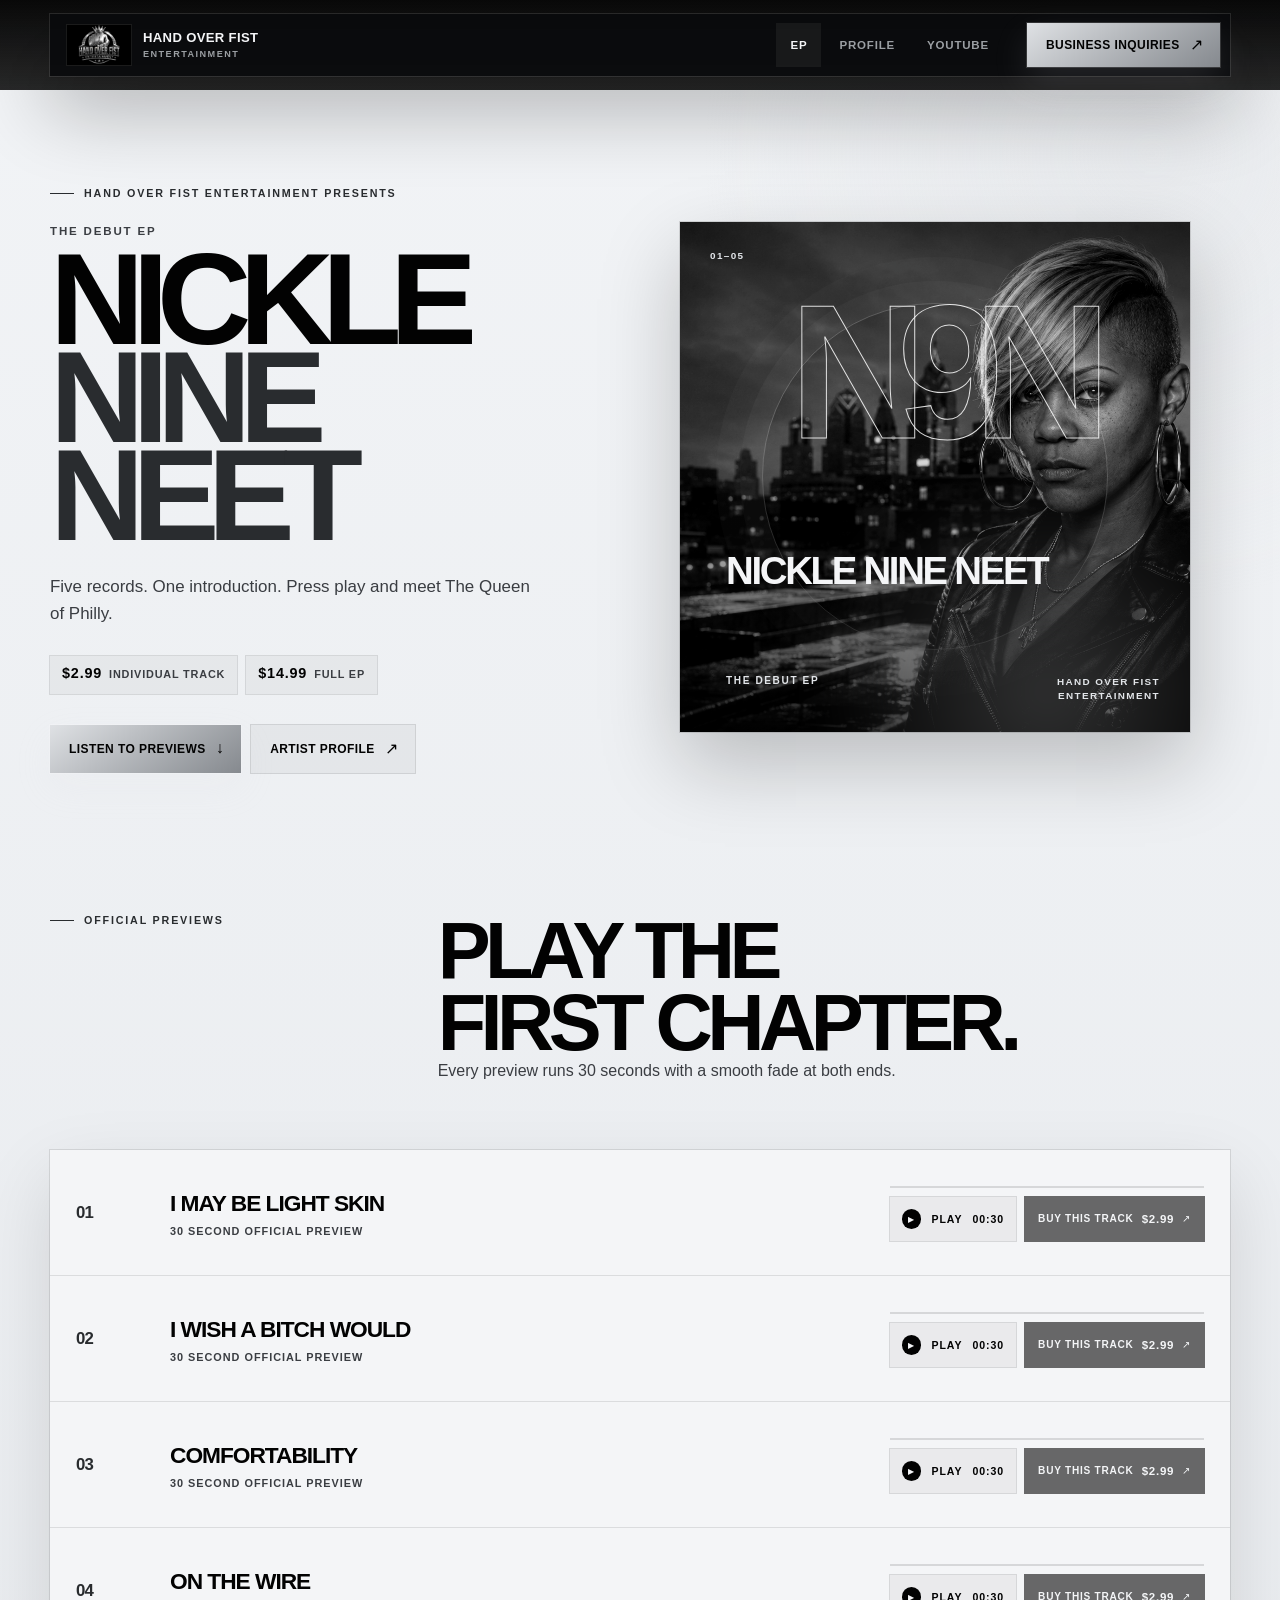
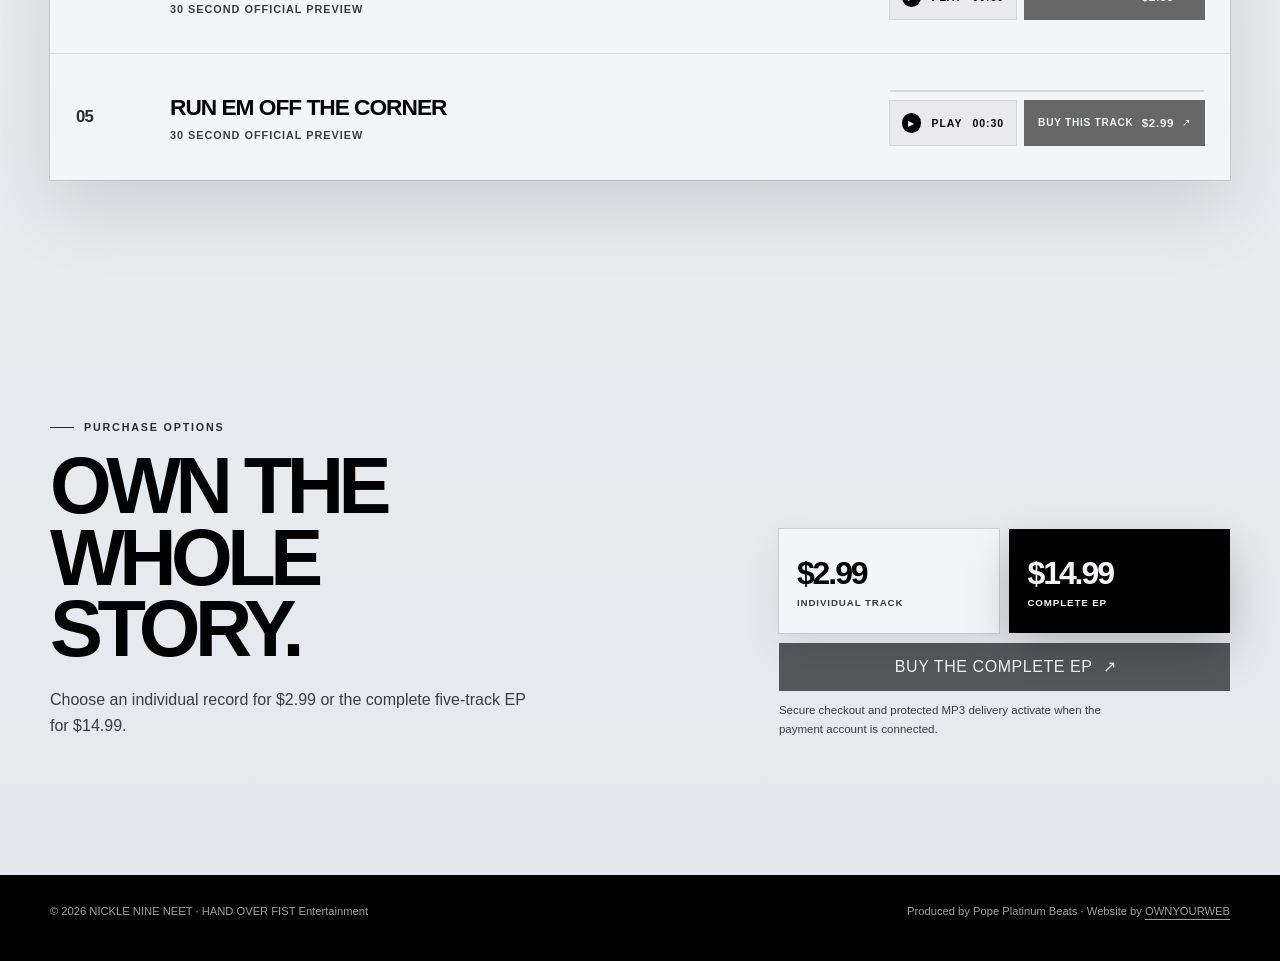
==== commit 08451c0e: "Refresh EP storefront for conversion" ====
--- a/ep.html
+++ b/ep.html
@@ -3,7 +3,7 @@
 <head>
   <meta charset="utf-8" />
   <meta name="viewport" content="width=device-width, initial-scale=1" />
-  <meta name="theme-color" content="#070707" />
+  <meta name="theme-color" content="#f7f6f2" />
   <meta name="description" content="Listen to previews from NICKLE NINE NEET, the debut EP by The Queen of Philly." />
   <meta property="og:title" content="NICKLE NINE NEET | Debut EP" />
   <meta property="og:description" content="Five tracks from The Queen of Philly. Listen to official previews." />
@@ -39,7 +39,7 @@
         <p class="eyebrow">HAND OVER FIST Entertainment presents</p>
         <p class="ep-kicker">The debut EP</p>
         <h1 class="ep-title">NICKLE<br /><span>NINE NEET</span></h1>
-        <p class="ep-lede">Five records. One introduction. Press play and step into the world of The Queen of Philly.</p>
+        <p class="ep-lede">Five records. One introduction. Press play and meet The Queen of Philly.</p>
         <div class="ep-price-row" aria-label="EP pricing">
           <span><strong>$2.99</strong> Individual track</span>
           <span><strong>$14.99</strong> Full EP</span>
@@ -49,19 +49,21 @@
           <a class="button secondary" href="index.html">Artist profile <span class="button-arrow" aria-hidden="true">↗</span></a>
         </div>
       </div>
-      <div class="ep-cover" aria-label="NICKLE NINE NEET debut EP cover treatment">
+      <figure class="ep-cover" aria-label="NICKLE NINE NEET portrait for the debut EP">
+        <img src="assets/hand-over-fist/nickle-nine-neet-philadelphia-portrait.jpg" alt="NICKLE NINE NEET in front of the Philadelphia skyline" width="1672" height="941" />
+        <span class="ep-cover-overlay" aria-hidden="true"></span>
         <span class="ep-cover-index">01–05</span>
-        <span class="ep-cover-mark">N9N</span>
+        <span class="ep-cover-mark" aria-hidden="true">N9N</span>
         <span class="ep-cover-title">NICKLE NINE NEET</span>
         <span class="ep-cover-subtitle">The debut EP</span>
         <span class="ep-cover-label">HAND OVER FIST<br />Entertainment</span>
-      </div>
+      </figure>
     </section>
 
     <section class="shell section ep-listing" id="tracklist">
       <div class="section-head reveal">
         <p class="eyebrow">Official previews</p>
-        <div><h2>Play the first chapter.</h2><p class="section-copy">Each preview is 30 seconds and fades in and out. Full tracks are never loaded into the public player.</p></div>
+        <div><h2>Play the first chapter.</h2><p class="section-copy">Every preview runs 30 seconds with a smooth fade at both ends.</p></div>
       </div>
 
       <div class="track-list reveal" data-preview-player>
@@ -71,6 +73,7 @@
           <div class="track-controls">
             <div class="track-progress" aria-hidden="true"><span data-progress></span></div>
             <button class="track-play" type="button" data-preview="assets/ep/previews/01-i-may-be-light-skin-preview.mp3" data-title="I MAY BE LIGHT SKIN" aria-label="Play I MAY BE LIGHT SKIN preview"><span class="track-play-icon" aria-hidden="true">▶</span><span data-play-label>Play</span><span class="track-duration">00:30</span></button>
+            <button class="track-buy" type="button" disabled aria-describedby="checkout-note">Buy this track <strong>$2.99</strong><span aria-hidden="true">↗</span></button>
           </div>
         </article>
         <article class="track-card" data-track>
@@ -79,6 +82,7 @@
           <div class="track-controls">
             <div class="track-progress" aria-hidden="true"><span data-progress></span></div>
             <button class="track-play" type="button" data-preview="assets/ep/previews/02-i-wish-a-bitch-would-preview.mp3" data-title="I WISH A BITCH WOULD" aria-label="Play I WISH A BITCH WOULD preview"><span class="track-play-icon" aria-hidden="true">▶</span><span data-play-label>Play</span><span class="track-duration">00:30</span></button>
+            <button class="track-buy" type="button" disabled aria-describedby="checkout-note">Buy this track <strong>$2.99</strong><span aria-hidden="true">↗</span></button>
           </div>
         </article>
         <article class="track-card" data-track>
@@ -87,6 +91,7 @@
           <div class="track-controls">
             <div class="track-progress" aria-hidden="true"><span data-progress></span></div>
             <button class="track-play" type="button" data-preview="assets/ep/previews/03-comfortability-preview.mp3" data-title="COMFORTABILITY" aria-label="Play COMFORTABILITY preview"><span class="track-play-icon" aria-hidden="true">▶</span><span data-play-label>Play</span><span class="track-duration">00:30</span></button>
+            <button class="track-buy" type="button" disabled aria-describedby="checkout-note">Buy this track <strong>$2.99</strong><span aria-hidden="true">↗</span></button>
           </div>
         </article>
         <article class="track-card" data-track>
@@ -95,6 +100,7 @@
           <div class="track-controls">
             <div class="track-progress" aria-hidden="true"><span data-progress></span></div>
             <button class="track-play" type="button" data-preview="assets/ep/previews/04-on-the-wire-preview.mp3" data-title="ON THE WIRE" aria-label="Play ON THE WIRE preview"><span class="track-play-icon" aria-hidden="true">▶</span><span data-play-label>Play</span><span class="track-duration">00:30</span></button>
+            <button class="track-buy" type="button" disabled aria-describedby="checkout-note">Buy this track <strong>$2.99</strong><span aria-hidden="true">↗</span></button>
           </div>
         </article>
         <article class="track-card" data-track>
@@ -103,6 +109,7 @@
           <div class="track-controls">
             <div class="track-progress" aria-hidden="true"><span data-progress></span></div>
             <button class="track-play" type="button" data-preview="assets/ep/previews/05-run-em-off-the-corner-preview.mp3" data-title="RUN EM OFF THE CORNER" aria-label="Play RUN EM OFF THE CORNER preview"><span class="track-play-icon" aria-hidden="true">▶</span><span data-play-label>Play</span><span class="track-duration">00:30</span></button>
+            <button class="track-buy" type="button" disabled aria-describedby="checkout-note">Buy this track <strong>$2.99</strong><span aria-hidden="true">↗</span></button>
           </div>
         </article>
       </div>
@@ -112,13 +119,13 @@
       <div>
         <p class="eyebrow">Purchase options</p>
         <h2 id="purchase-title">Own the whole story.</h2>
-        <p>Choose an individual record for $2.99 or the complete five-track EP for $14.99. Secure checkout and protected MP3 delivery are being connected now.</p>
+        <p>Choose an individual record for $2.99 or the complete five-track EP for $14.99.</p>
       </div>
       <div class="ep-purchase-actions">
         <span class="ep-price-tag"><strong>$2.99</strong><small>Individual track</small></span>
         <span class="ep-price-tag featured"><strong>$14.99</strong><small>Complete EP</small></span>
-        <button class="button commerce-button" type="button" disabled aria-describedby="commerce-note">Secure checkout opens next <span class="button-arrow" aria-hidden="true">↗</span></button>
-        <p id="commerce-note" class="commerce-note">Previews are live. Purchase links activate when secure delivery is connected.</p>
+        <button class="button commerce-button" type="button" disabled aria-describedby="checkout-note">Buy the complete EP <span class="button-arrow" aria-hidden="true">↗</span></button>
+        <p id="checkout-note" class="commerce-note">Secure checkout and protected MP3 delivery activate when the payment account is connected.</p>
       </div>
     </section>
   </main>
--- a/assets/hand-over-fist/brand.css
+++ b/assets/hand-over-fist/brand.css
@@ -721,6 +721,60 @@
 .commerce-button { grid-column: 1 / -1; width: 100%; border: 0; font: inherit; cursor: not-allowed; opacity: 0.64; }
 .commerce-note { grid-column: 1 / -1; margin: 2px 0 0; color: var(--muted); font-size: 0.72rem; line-height: 1.5; }
 
+/* NICKLE NINE NEET debut EP: light retail treatment */
+.release-page {
+  color: var(--black);
+  background:
+    radial-gradient(circle at 90% 6%, oklch(0.91 0.005 255 / 0.48), transparent 28rem),
+    linear-gradient(180deg, var(--paper), oklch(0.93 0.006 255));
+}
+.release-page .site-header { background: linear-gradient(to bottom, oklch(0.08 0 0 / 0.97), oklch(0.08 0 0 / 0.84)); }
+.release-page .label-name { color: var(--white); }
+.release-page .ep-hero { min-height: 720px; }
+.release-page .eyebrow { color: var(--graphite); }
+.release-page .ep-kicker, .release-page .ep-lede { color: var(--ink-muted); }
+.release-page .ep-title { color: var(--black); }
+.release-page .ep-title span { color: var(--graphite); }
+.release-page .ep-price-row span { color: var(--ink-muted); background: oklch(0 0 0 / 0.04); box-shadow: 0 0 0 1px oklch(0 0 0 / 0.11); }
+.release-page .ep-price-row strong { color: var(--black); }
+.release-page .button.secondary { color: var(--black); background: oklch(0 0 0 / 0.045); box-shadow: 0 0 0 1px oklch(0 0 0 / 0.13); }
+.release-page .ep-cover { background: var(--black); box-shadow: 0 0 0 1px oklch(0 0 0 / 0.12), 0 32px 76px oklch(0 0 0 / 0.22); }
+.release-page .ep-cover img { position: absolute; inset: 0; z-index: 0; width: 100%; height: 100%; object-fit: cover; object-position: 68% center; filter: grayscale(1) contrast(1.08); }
+.release-page .ep-cover-overlay { position: absolute; inset: 0; z-index: 1; background: linear-gradient(180deg, oklch(0 0 0 / 0.22), oklch(0 0 0 / 0.04) 36%, oklch(0 0 0 / 0.78)); }
+.release-page .ep-cover::before, .release-page .ep-cover::after { z-index: 1; pointer-events: none; }
+.release-page .ep-cover::before { border-color: oklch(1 0 0 / 0.24); box-shadow: 0 0 0 22px oklch(1 0 0 / 0.035), 0 0 0 46px oklch(1 0 0 / 0.025); }
+.release-page .ep-cover-index, .release-page .ep-cover-label { z-index: 2; }
+.release-page .ep-cover-title, .release-page .ep-cover-subtitle, .release-page .ep-cover-mark { position: relative; z-index: 2; }
+.release-page .ep-cover-index, .release-page .ep-cover-label, .release-page .ep-cover-subtitle { color: oklch(0.92 0.006 255); }
+.release-page .ep-cover-mark { color: transparent; -webkit-text-stroke-color: oklch(1 0 0 / 0.84); }
+.release-page .ep-cover-title { color: var(--white); }
+.release-page .section { background: transparent; }
+.release-page .section-head .section-copy { color: var(--ink-muted); }
+.release-page .track-list { color: var(--black); background: var(--white); box-shadow: 0 0 0 1px oklch(0 0 0 / 0.1), 0 28px 70px oklch(0 0 0 / 0.12); }
+.release-page .track-card { box-shadow: inset 0 -1px oklch(0 0 0 / 0.1); }
+.release-page .track-card:last-child { box-shadow: none; }
+.release-page .track-number { color: var(--graphite); }
+.release-page .track-copy p { color: var(--ink-muted); }
+.release-page .track-progress { background: oklch(0 0 0 / 0.12); }
+.release-page .track-progress span { background: var(--black); }
+.release-page .track-controls { display: grid; grid-template-columns: minmax(0, 1fr) auto; column-gap: 9px; }
+.release-page .track-progress { grid-column: 1 / -1; }
+.release-page .track-play { width: auto; color: var(--black); background: oklch(0 0 0 / 0.045); box-shadow: 0 0 0 1px oklch(0 0 0 / 0.12); }
+.release-page .track-play-icon { color: var(--white); background: var(--black); }
+.release-page .track-play.is-playing { color: var(--white); background: var(--black); box-shadow: 0 0 0 1px var(--black), 0 11px 24px oklch(0 0 0 / 0.18); }
+.release-page .track-play.is-playing .track-play-icon { color: var(--black); background: var(--white); }
+.track-buy { display: inline-flex; min-height: 44px; align-items: center; justify-content: center; gap: 8px; padding-inline: 13px; color: var(--white); background: var(--black); border: 0; box-shadow: 0 0 0 1px var(--black); font: inherit; font-size: 0.63rem; font-weight: 820; letter-spacing: 0.075em; text-transform: uppercase; opacity: 0.58; cursor: not-allowed; }
+.track-buy strong { font-size: 0.72rem; font-variant-numeric: tabular-nums; }
+.release-page .ep-purchase { padding-block: 110px 136px; }
+.release-page .ep-purchase > div > p:not(.eyebrow), .release-page .commerce-note { color: var(--ink-muted); }
+.release-page .ep-price-tag { background: var(--white); box-shadow: 0 0 0 1px oklch(0 0 0 / 0.11), 0 16px 38px oklch(0 0 0 / 0.08); }
+.release-page .ep-price-tag strong { color: var(--black); }
+.release-page .ep-price-tag small { color: var(--ink-muted); }
+.release-page .ep-price-tag.featured { background: var(--black); box-shadow: 0 18px 46px oklch(0 0 0 / 0.2); }
+.release-page .ep-price-tag.featured strong, .release-page .ep-price-tag.featured small { color: var(--white); }
+.release-page .commerce-button { color: var(--white); background: var(--black); box-shadow: none; }
+.release-page footer { color: var(--muted); background: var(--black); box-shadow: none; }
+
 .final-cta { padding-block: 138px; text-align: center; }
 .final-crown { display: block; width: clamp(110px, 13vw, 156px); height: auto; margin: 0 auto 18px; filter: drop-shadow(0 16px 24px oklch(0 0 0 / 0.42)); }
 .final-cta h2 { max-width: 12ch; margin: 18px auto 24px; }
@@ -750,6 +804,8 @@
   .vinyl-link:hover .youtube-cue { color: var(--black); background: var(--chrome); }
   .track-play:hover { color: var(--black); background: var(--chrome); box-shadow: 0 0 0 1px oklch(1 0 0 / 0.16), 0 11px 24px oklch(0.91 0.005 255 / 0.1); }
   .track-play:hover .track-play-icon { color: var(--chrome); background: var(--black); }
+  .release-page .track-play:hover { color: var(--white); background: var(--black); box-shadow: 0 0 0 1px var(--black), 0 11px 24px oklch(0 0 0 / 0.18); }
+  .release-page .track-play:hover .track-play-icon { color: var(--black); background: var(--white); }
 }
 @media (max-width: 980px) {
   .nav { grid-template-columns: 1fr auto; }
@@ -813,6 +869,8 @@
   .ep-cover-label { inset: auto 21px 20px auto; }
   .track-card { grid-template-columns: 46px minmax(0, 1fr); gap: 8px 14px; min-height: 0; padding: 22px; }
   .track-controls { grid-column: 1 / -1; margin-block-start: 10px; }
+  .release-page .track-controls { grid-template-columns: 1fr; row-gap: 9px; }
+  .release-page .track-play, .track-buy { width: 100%; }
   .ep-purchase { gap: 38px; padding-block: 82px 94px; }
   .ep-purchase-actions { grid-template-columns: 1fr; }
 }
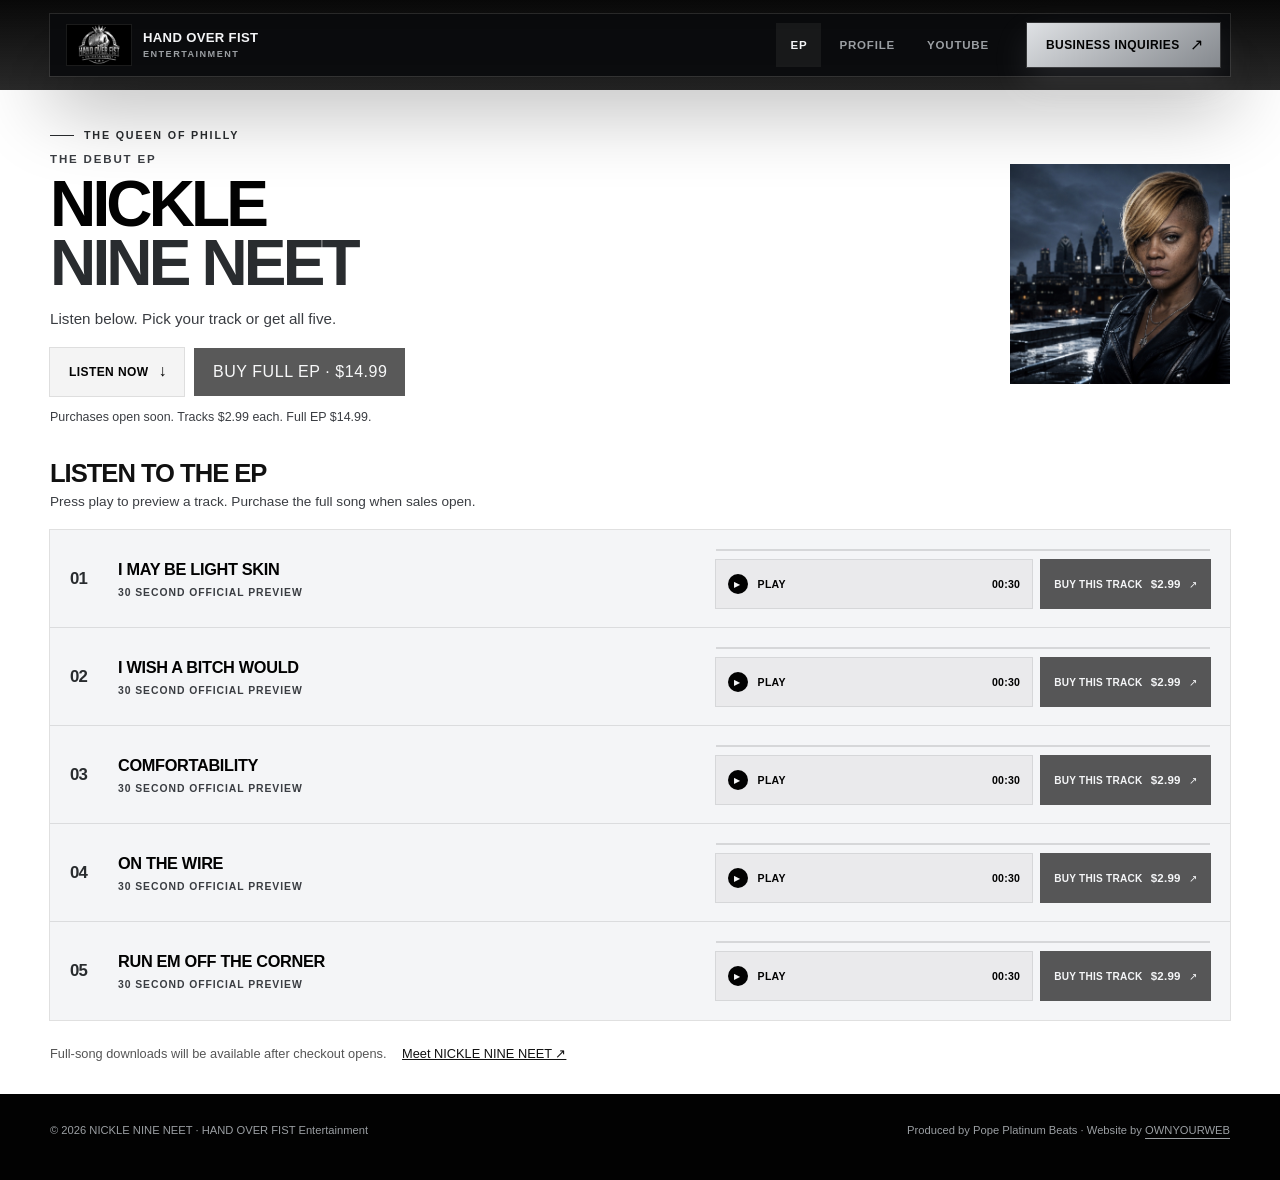
==== commit a836fd2f: "Bring EP listening and purchase controls above the fold" ====
--- a/ep.html
+++ b/ep.html
@@ -13,6 +13,7 @@
   <link rel="icon" href="assets/hand-over-fist/hand-over-fist-entertainment-logo.jpg" type="image/jpeg" />
   <link rel="canonical" href="https://innergclaw.github.io/nickle-nine-neet/ep.html" />
   <link rel="stylesheet" href="assets/hand-over-fist/brand.css" />
+  <link rel="stylesheet" href="assets/ep/store.css" />
   <title>NICKLE NINE NEET | Debut EP</title>
   <script>document.documentElement.classList.add('js');</script>
 </head>
@@ -36,37 +37,29 @@
   <main>
     <section class="shell ep-hero">
       <div class="ep-hero-copy">
-        <p class="eyebrow">HAND OVER FIST Entertainment presents</p>
+        <p class="eyebrow">The Queen of Philly</p>
         <p class="ep-kicker">The debut EP</p>
         <h1 class="ep-title">NICKLE<br /><span>NINE NEET</span></h1>
-        <p class="ep-lede">Five records. One introduction. Press play and meet The Queen of Philly.</p>
-        <div class="ep-price-row" aria-label="EP pricing">
-          <span><strong>$2.99</strong> Individual track</span>
-          <span><strong>$14.99</strong> Full EP</span>
+        <p class="ep-lede">Listen below. Pick your track or get all five.</p>
+        <div class="hero-actions">
+          <a class="button secondary" href="#tracklist">Listen now <span class="button-arrow" aria-hidden="true">↓</span></a>
+          <button class="button commerce-button" type="button" disabled aria-describedby="checkout-note">Buy full EP · $14.99</button>
         </div>
-        <div class="hero-actions">
-          <a class="button" href="#tracklist">Listen to previews <span class="button-arrow" aria-hidden="true">↓</span></a>
-          <a class="button secondary" href="index.html">Artist profile <span class="button-arrow" aria-hidden="true">↗</span></a>
-        </div>
+        <p id="checkout-note" class="commerce-note">Purchases open soon. Tracks $2.99 each. Full EP $14.99.</p>
       </div>
       <figure class="ep-cover" aria-label="NICKLE NINE NEET portrait for the debut EP">
         <img src="assets/hand-over-fist/nickle-nine-neet-philadelphia-portrait.jpg" alt="NICKLE NINE NEET in front of the Philadelphia skyline" width="1672" height="941" />
         <span class="ep-cover-overlay" aria-hidden="true"></span>
-        <span class="ep-cover-index">01–05</span>
-        <span class="ep-cover-mark" aria-hidden="true">N9N</span>
-        <span class="ep-cover-title">NICKLE NINE NEET</span>
-        <span class="ep-cover-subtitle">The debut EP</span>
-        <span class="ep-cover-label">HAND OVER FIST<br />Entertainment</span>
       </figure>
     </section>
 
     <section class="shell section ep-listing" id="tracklist">
-      <div class="section-head reveal">
-        <p class="eyebrow">Official previews</p>
-        <div><h2>Play the first chapter.</h2><p class="section-copy">Every preview runs 30 seconds with a smooth fade at both ends.</p></div>
+      <div class="section-head">
+        <div><h2>Listen to the EP</h2><p class="section-copy">Press play to preview a track. Purchase the full song when sales open.</p></div>
       </div>
+      <p class="player-status" data-player-status role="status" aria-live="polite"></p>
 
-      <div class="track-list reveal" data-preview-player>
+      <div class="track-list" data-preview-player>
         <article class="track-card" data-track>
           <span class="track-number">01</span>
           <div class="track-copy"><h3>I MAY BE LIGHT SKIN</h3><p>30 second official preview</p></div>
@@ -115,19 +108,7 @@
       </div>
     </section>
 
-    <section class="shell ep-purchase reveal" aria-labelledby="purchase-title">
-      <div>
-        <p class="eyebrow">Purchase options</p>
-        <h2 id="purchase-title">Own the whole story.</h2>
-        <p>Choose an individual record for $2.99 or the complete five-track EP for $14.99.</p>
-      </div>
-      <div class="ep-purchase-actions">
-        <span class="ep-price-tag"><strong>$2.99</strong><small>Individual track</small></span>
-        <span class="ep-price-tag featured"><strong>$14.99</strong><small>Complete EP</small></span>
-        <button class="button commerce-button" type="button" disabled aria-describedby="checkout-note">Buy the complete EP <span class="button-arrow" aria-hidden="true">↗</span></button>
-        <p id="checkout-note" class="commerce-note">Secure checkout and protected MP3 delivery activate when the payment account is connected.</p>
-      </div>
-    </section>
+    <aside class="shell ep-sales-note">Full-song downloads will be available after checkout opens. <a href="index.html">Meet NICKLE NINE NEET ↗</a></aside>
   </main>
 
   <footer><div class="shell footer-row"><span>© 2026 NICKLE NINE NEET · HAND OVER FIST Entertainment</span><span>Produced by Pope Platinum Beats · Website by <a href="https://ownyourweb.xyz/">OWNYOURWEB</a></span></div></footer>
--- a/assets/ep/store.css
+++ b/assets/ep/store.css
@@ -0,0 +1,45 @@
+/* Keep the EP purchase flow separate from the artist profile. */
+.release-page { background: #fff; color: #111; }
+.release-page .ep-hero { min-height: 0; padding-block: 32px 24px; grid-template-columns: minmax(0, 1fr) 220px; gap: 32px; }
+.release-page .ep-kicker { margin-top: 12px; }
+.release-page .ep-title { font-size: clamp(2.7rem, 5vw, 4.6rem); line-height: .92; margin-block: 10px 14px; letter-spacing: -.06em; }
+.release-page .ep-lede { margin-bottom: 16px; font-size: .95rem; }
+.release-page .ep-cover { margin: 0; width: 100%; padding: 0; box-shadow: none; outline: 1px solid oklch(0 0 0 / .1); outline-offset: -1px; }
+.release-page .ep-cover img { object-position: 78% center; filter: none; }
+.release-page .ep-cover::before, .release-page .ep-cover::after, .release-page .ep-cover-overlay { display: none; }
+.release-page .hero-actions { gap: 10px; }
+.release-page .hero-actions .commerce-button { grid-column: auto; width: auto; }
+.release-page .commerce-note { margin: 12px 0 0; font-size: .78rem; line-height: 1.5; }
+.release-page .commerce-button:disabled { opacity: .65; }
+.release-page .ep-listing { padding-block: 12px 24px; scroll-margin-top: 105px; }
+.release-page .section-head { display: block; margin-bottom: 16px; }
+.release-page .section-head h2 { margin: 0 0 6px; font-size: 1.6rem; letter-spacing: -.04em; }
+.release-page .section-head .section-copy { margin: 0; font-size: .85rem; }
+.release-page .track-list { box-shadow: 0 0 0 1px oklch(0 0 0 / .12); }
+.release-page .track-card { grid-template-columns: 32px minmax(0, 1fr) minmax(340px, .85fr); min-height: 98px; gap: 16px; padding: 18px 20px; }
+.release-page .track-copy h3 { font-size: 1.02rem; letter-spacing: -.02em; }
+.release-page .track-copy p { font-size: .65rem; }
+.release-page .track-play, .release-page .track-buy { min-height: 48px; letter-spacing: .025em; }
+.release-page .track-play-icon { flex-shrink: 0; }
+.release-page .track-play:focus-visible { outline-color: #111; }
+.release-page .track-buy { opacity: .65; }
+.release-page .player-status { margin: 0; color: #8c2424; font-size: .85rem; }
+.release-page .player-status:not(:empty) { margin-bottom: 12px; }
+.release-page .ep-sales-note { padding-bottom: 30px; color: #555; font-size: .8rem; line-height: 1.6; }
+.release-page .ep-sales-note a { display: inline-block; margin-left: 12px; color: #111; text-decoration: underline; }
+@media (max-width: 760px) {
+  .release-page .ep-hero { grid-template-columns: minmax(0, 1fr) 112px; gap: 14px; padding-block: 24px 16px; align-items: start; }
+  .release-page .ep-title { font-size: clamp(2rem, 6.5vw, 3rem); }
+  .release-page .ep-hero-copy { display: contents; }
+  .release-page .ep-hero-copy > * { grid-column: 1; margin: 0; }
+  .release-page .ep-hero-copy .ep-kicker { margin-top: -6px; }
+  .release-page .ep-cover { grid-column: 2; grid-row: 1 / 4; align-self: center; }
+  .release-page .ep-hero-copy .ep-lede, .release-page .ep-hero-copy .hero-actions, .release-page .ep-hero-copy .commerce-note { grid-column: 1 / -1; }
+  .release-page .hero-actions { display: grid; grid-template-columns: 1fr 1fr; }
+  .release-page .hero-actions .button { min-height: 48px; padding-inline: 8px; font-size: .62rem; }
+  .release-page .track-card { grid-template-columns: 24px minmax(0, 1fr); gap: 8px 10px; padding: 16px; }
+  .release-page .track-controls { grid-column: 1 / -1; grid-template-columns: minmax(0, 1fr) minmax(0, 1fr); margin-top: 4px; }
+  .release-page .track-buy { padding-inline: 6px; gap: 5px; font-size: .6rem; }
+  .release-page .track-buy > span { display: none; }
+  .release-page .ep-sales-note a { display: block; margin: 10px 0 0; }
+}
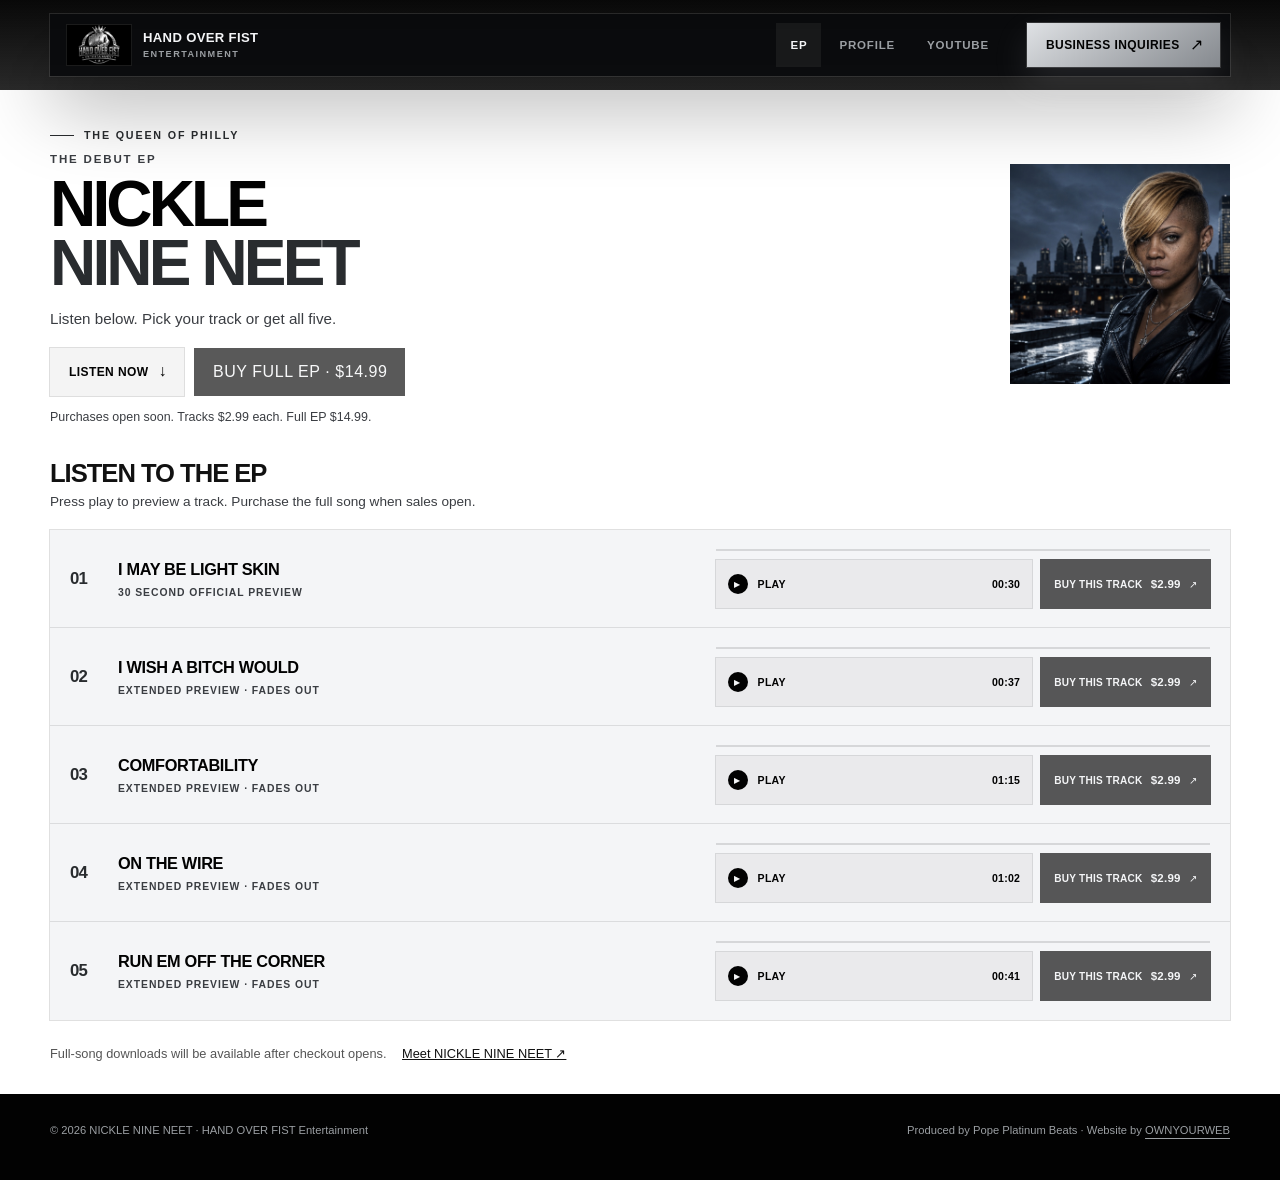
==== commit beff0c93: "Publish approved extended EP preview cuts" ====
--- a/ep.html
+++ b/ep.html
@@ -71,37 +71,37 @@
         </article>
         <article class="track-card" data-track>
           <span class="track-number">02</span>
-          <div class="track-copy"><h3>I WISH A BITCH WOULD</h3><p>30 second official preview</p></div>
+          <div class="track-copy"><h3>I WISH A BITCH WOULD</h3><p>Extended preview · fades out</p></div>
           <div class="track-controls">
             <div class="track-progress" aria-hidden="true"><span data-progress></span></div>
-            <button class="track-play" type="button" data-preview="assets/ep/previews/02-i-wish-a-bitch-would-preview.mp3" data-title="I WISH A BITCH WOULD" aria-label="Play I WISH A BITCH WOULD preview"><span class="track-play-icon" aria-hidden="true">▶</span><span data-play-label>Play</span><span class="track-duration">00:30</span></button>
+            <button class="track-play" type="button" data-preview="assets/ep/previews/02-i-wish-a-bitch-would-preview-v2.mp3" data-title="I WISH A BITCH WOULD" aria-label="Play I WISH A BITCH WOULD preview"><span class="track-play-icon" aria-hidden="true">▶</span><span data-play-label>Play</span><span class="track-duration">00:37</span></button>
             <button class="track-buy" type="button" disabled aria-describedby="checkout-note">Buy this track <strong>$2.99</strong><span aria-hidden="true">↗</span></button>
           </div>
         </article>
         <article class="track-card" data-track>
           <span class="track-number">03</span>
-          <div class="track-copy"><h3>COMFORTABILITY</h3><p>30 second official preview</p></div>
+          <div class="track-copy"><h3>COMFORTABILITY</h3><p>Extended preview · fades out</p></div>
           <div class="track-controls">
             <div class="track-progress" aria-hidden="true"><span data-progress></span></div>
-            <button class="track-play" type="button" data-preview="assets/ep/previews/03-comfortability-preview.mp3" data-title="COMFORTABILITY" aria-label="Play COMFORTABILITY preview"><span class="track-play-icon" aria-hidden="true">▶</span><span data-play-label>Play</span><span class="track-duration">00:30</span></button>
+            <button class="track-play" type="button" data-preview="assets/ep/previews/03-comfortability-preview-v2.mp3" data-title="COMFORTABILITY" aria-label="Play COMFORTABILITY preview"><span class="track-play-icon" aria-hidden="true">▶</span><span data-play-label>Play</span><span class="track-duration">01:15</span></button>
             <button class="track-buy" type="button" disabled aria-describedby="checkout-note">Buy this track <strong>$2.99</strong><span aria-hidden="true">↗</span></button>
           </div>
         </article>
         <article class="track-card" data-track>
           <span class="track-number">04</span>
-          <div class="track-copy"><h3>ON THE WIRE</h3><p>30 second official preview</p></div>
+          <div class="track-copy"><h3>ON THE WIRE</h3><p>Extended preview · fades out</p></div>
           <div class="track-controls">
             <div class="track-progress" aria-hidden="true"><span data-progress></span></div>
-            <button class="track-play" type="button" data-preview="assets/ep/previews/04-on-the-wire-preview.mp3" data-title="ON THE WIRE" aria-label="Play ON THE WIRE preview"><span class="track-play-icon" aria-hidden="true">▶</span><span data-play-label>Play</span><span class="track-duration">00:30</span></button>
+            <button class="track-play" type="button" data-preview="assets/ep/previews/04-on-the-wire-preview-v2.mp3" data-title="ON THE WIRE" aria-label="Play ON THE WIRE preview"><span class="track-play-icon" aria-hidden="true">▶</span><span data-play-label>Play</span><span class="track-duration">01:02</span></button>
             <button class="track-buy" type="button" disabled aria-describedby="checkout-note">Buy this track <strong>$2.99</strong><span aria-hidden="true">↗</span></button>
           </div>
         </article>
         <article class="track-card" data-track>
           <span class="track-number">05</span>
-          <div class="track-copy"><h3>RUN EM OFF THE CORNER</h3><p>30 second official preview</p></div>
+          <div class="track-copy"><h3>RUN EM OFF THE CORNER</h3><p>Extended preview · fades out</p></div>
           <div class="track-controls">
             <div class="track-progress" aria-hidden="true"><span data-progress></span></div>
-            <button class="track-play" type="button" data-preview="assets/ep/previews/05-run-em-off-the-corner-preview.mp3" data-title="RUN EM OFF THE CORNER" aria-label="Play RUN EM OFF THE CORNER preview"><span class="track-play-icon" aria-hidden="true">▶</span><span data-play-label>Play</span><span class="track-duration">00:30</span></button>
+            <button class="track-play" type="button" data-preview="assets/ep/previews/05-run-em-off-the-corner-preview-v2.mp3" data-title="RUN EM OFF THE CORNER" aria-label="Play RUN EM OFF THE CORNER preview"><span class="track-play-icon" aria-hidden="true">▶</span><span data-play-label>Play</span><span class="track-duration">00:41</span></button>
             <button class="track-buy" type="button" disabled aria-describedby="checkout-note">Buy this track <strong>$2.99</strong><span aria-hidden="true">↗</span></button>
           </div>
         </article>
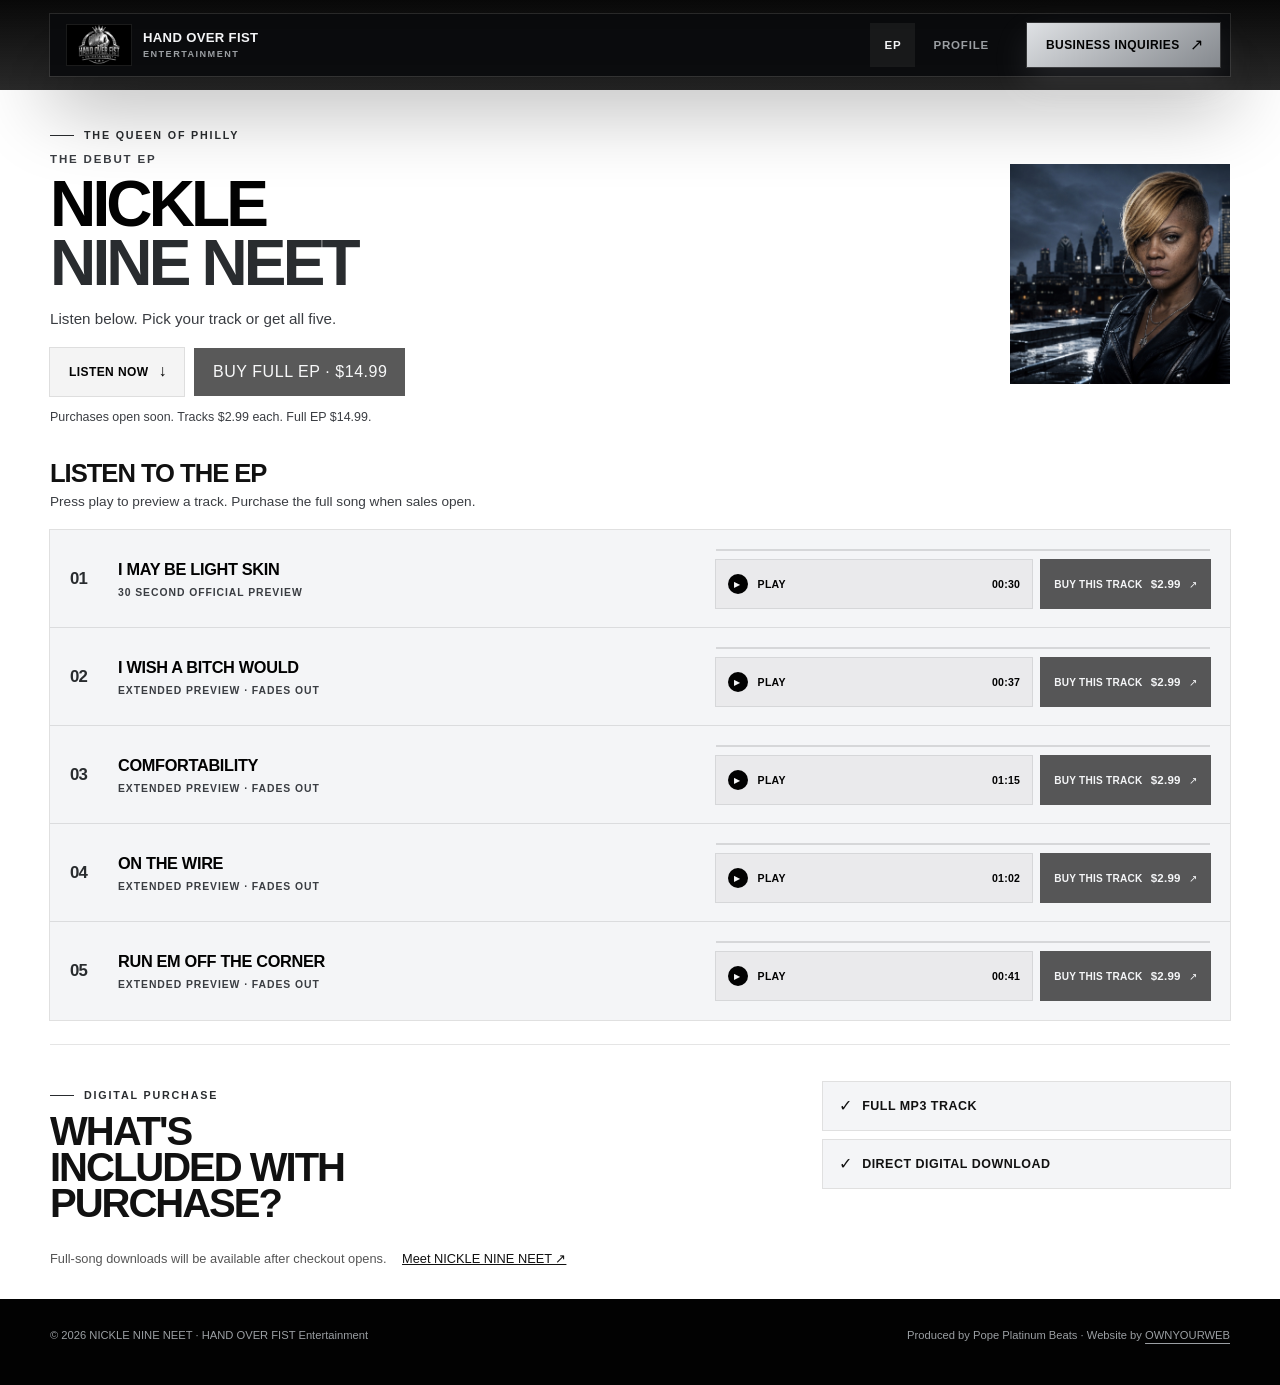
==== commit 11a72ad3: "Focus artist site on music purchases" ====
--- a/ep.html
+++ b/ep.html
@@ -28,7 +28,6 @@
       <div class="nav-links">
         <a href="ep.html" aria-current="page">EP</a>
         <a href="index.html#profile">Profile</a>
-        <a href="index.html#watch">YouTube</a>
       </div>
       <a class="button nav-cta" href="mailto:ownyourwebsmm@gmail.com?subject=NICKLE%20NINE%20NEET%20Business%20Inquiry"><span class="desktop-label">Business inquiries</span><span class="mobile-label">Inquiries</span> <span class="button-arrow" aria-hidden="true">↗</span></a>
     </nav>
@@ -108,6 +107,17 @@
       </div>
     </section>
 
+    <section class="shell purchase-included" aria-labelledby="included-title">
+      <div>
+        <p class="eyebrow">Digital purchase</p>
+        <h2 id="included-title">What's included with purchase?</h2>
+      </div>
+      <ul>
+        <li>Full MP3 track</li>
+        <li>Direct digital download</li>
+      </ul>
+    </section>
+
     <aside class="shell ep-sales-note">Full-song downloads will be available after checkout opens. <a href="index.html">Meet NICKLE NINE NEET ↗</a></aside>
   </main>
 
--- a/assets/ep/store.css
+++ b/assets/ep/store.css
@@ -27,6 +27,11 @@
 .release-page .player-status:not(:empty) { margin-bottom: 12px; }
 .release-page .ep-sales-note { padding-bottom: 30px; color: #555; font-size: .8rem; line-height: 1.6; }
 .release-page .ep-sales-note a { display: inline-block; margin-left: 12px; color: #111; text-decoration: underline; }
+.release-page .purchase-included { display: grid; grid-template-columns: minmax(0, 1fr) minmax(240px, .55fr); gap: 32px; align-items: start; padding-block: 38px 28px; box-shadow: inset 0 1px oklch(0 0 0 / .1); }
+.release-page .purchase-included h2 { max-width: 15ch; margin: 12px 0 0; font-size: clamp(1.6rem, 4vw, 2.5rem); letter-spacing: -.05em; }
+.release-page .purchase-included ul { display: grid; gap: 10px; margin: 0; padding: 0; list-style: none; }
+.release-page .purchase-included li { min-height: 48px; display: flex; align-items: center; padding: 0 16px; color: #111; background: var(--white); box-shadow: 0 0 0 1px oklch(0 0 0 / .12); font-size: .78rem; font-weight: 760; letter-spacing: .04em; text-transform: uppercase; }
+.release-page .purchase-included li::before { content: "✓"; margin-right: 10px; font-size: 1rem; }
 @media (max-width: 760px) {
   .release-page .ep-hero { grid-template-columns: minmax(0, 1fr) 112px; gap: 14px; padding-block: 24px 16px; align-items: start; }
   .release-page .ep-title { font-size: clamp(2rem, 6.5vw, 3rem); }
@@ -42,4 +47,5 @@
   .release-page .track-buy { padding-inline: 6px; gap: 5px; font-size: .6rem; }
   .release-page .track-buy > span { display: none; }
   .release-page .ep-sales-note a { display: block; margin: 10px 0 0; }
+  .release-page .purchase-included { grid-template-columns: 1fr; gap: 18px; padding-block: 28px 22px; }
 }
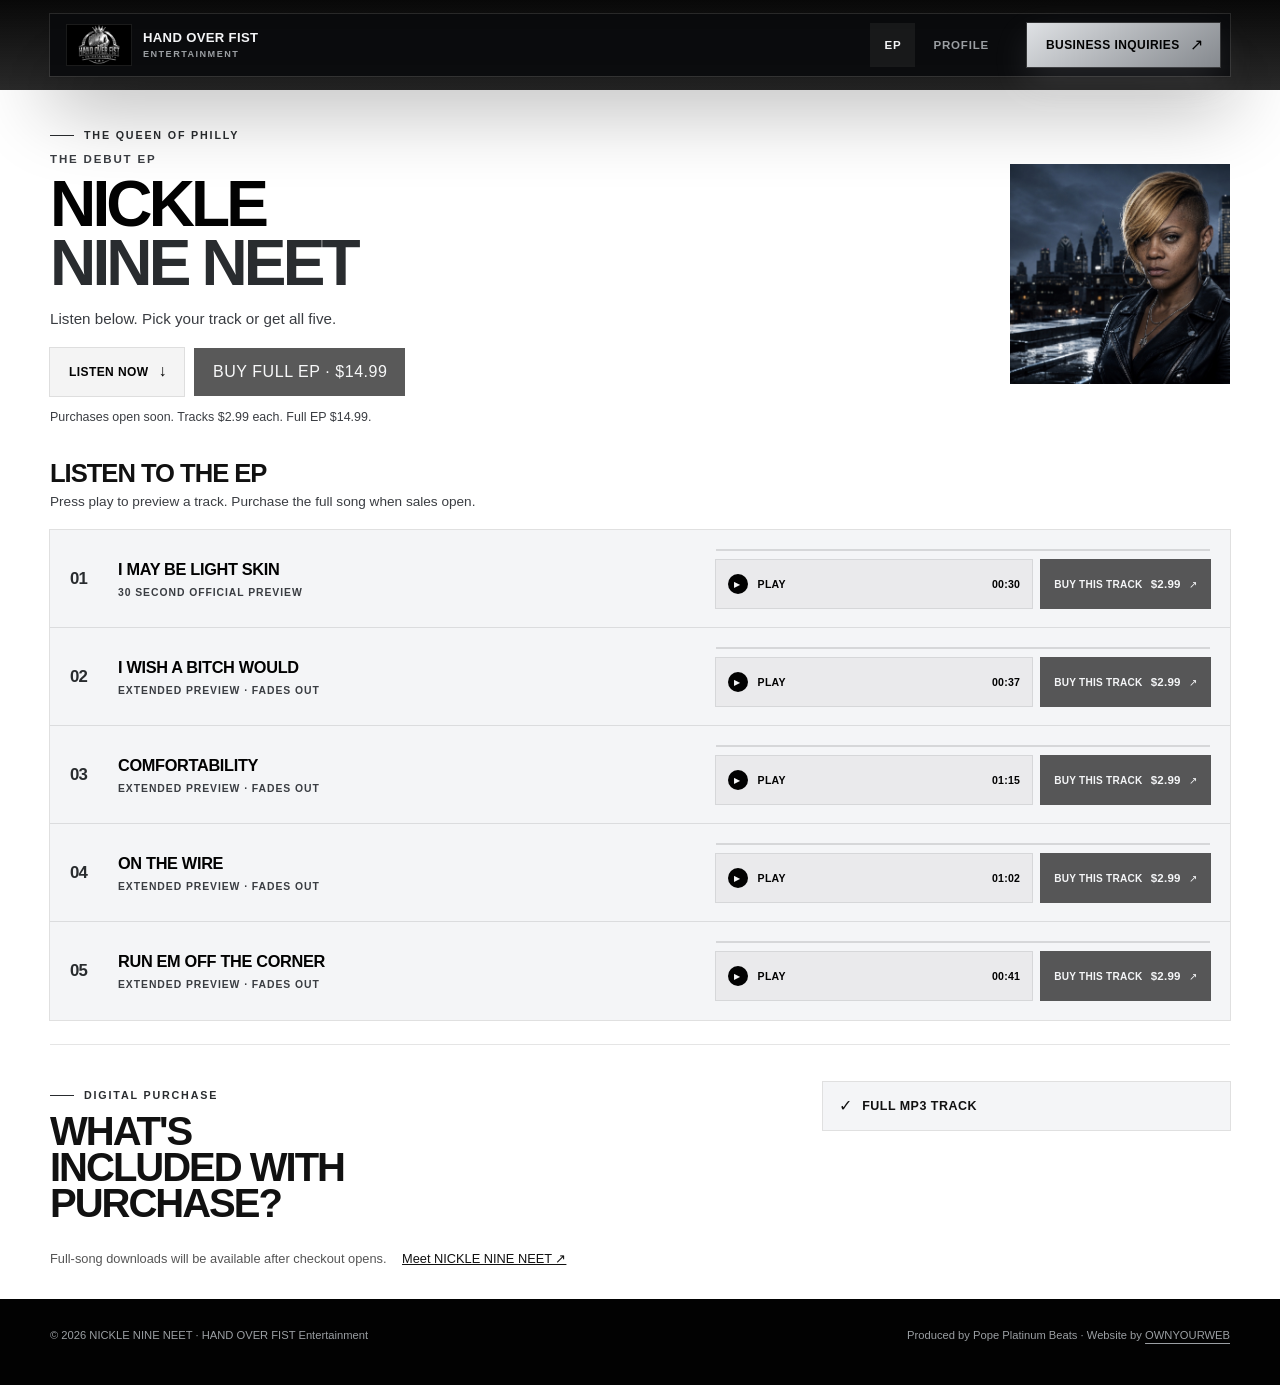
==== commit 9491adee: "Keep purchase inclusion copy exact" ====
--- a/ep.html
+++ b/ep.html
@@ -112,10 +112,9 @@
         <p class="eyebrow">Digital purchase</p>
         <h2 id="included-title">What's included with purchase?</h2>
       </div>
-      <ul>
-        <li>Full MP3 track</li>
-        <li>Direct digital download</li>
-      </ul>
+        <ul>
+          <li>Full MP3 track</li>
+        </ul>
     </section>
 
     <aside class="shell ep-sales-note">Full-song downloads will be available after checkout opens. <a href="index.html">Meet NICKLE NINE NEET ↗</a></aside>
